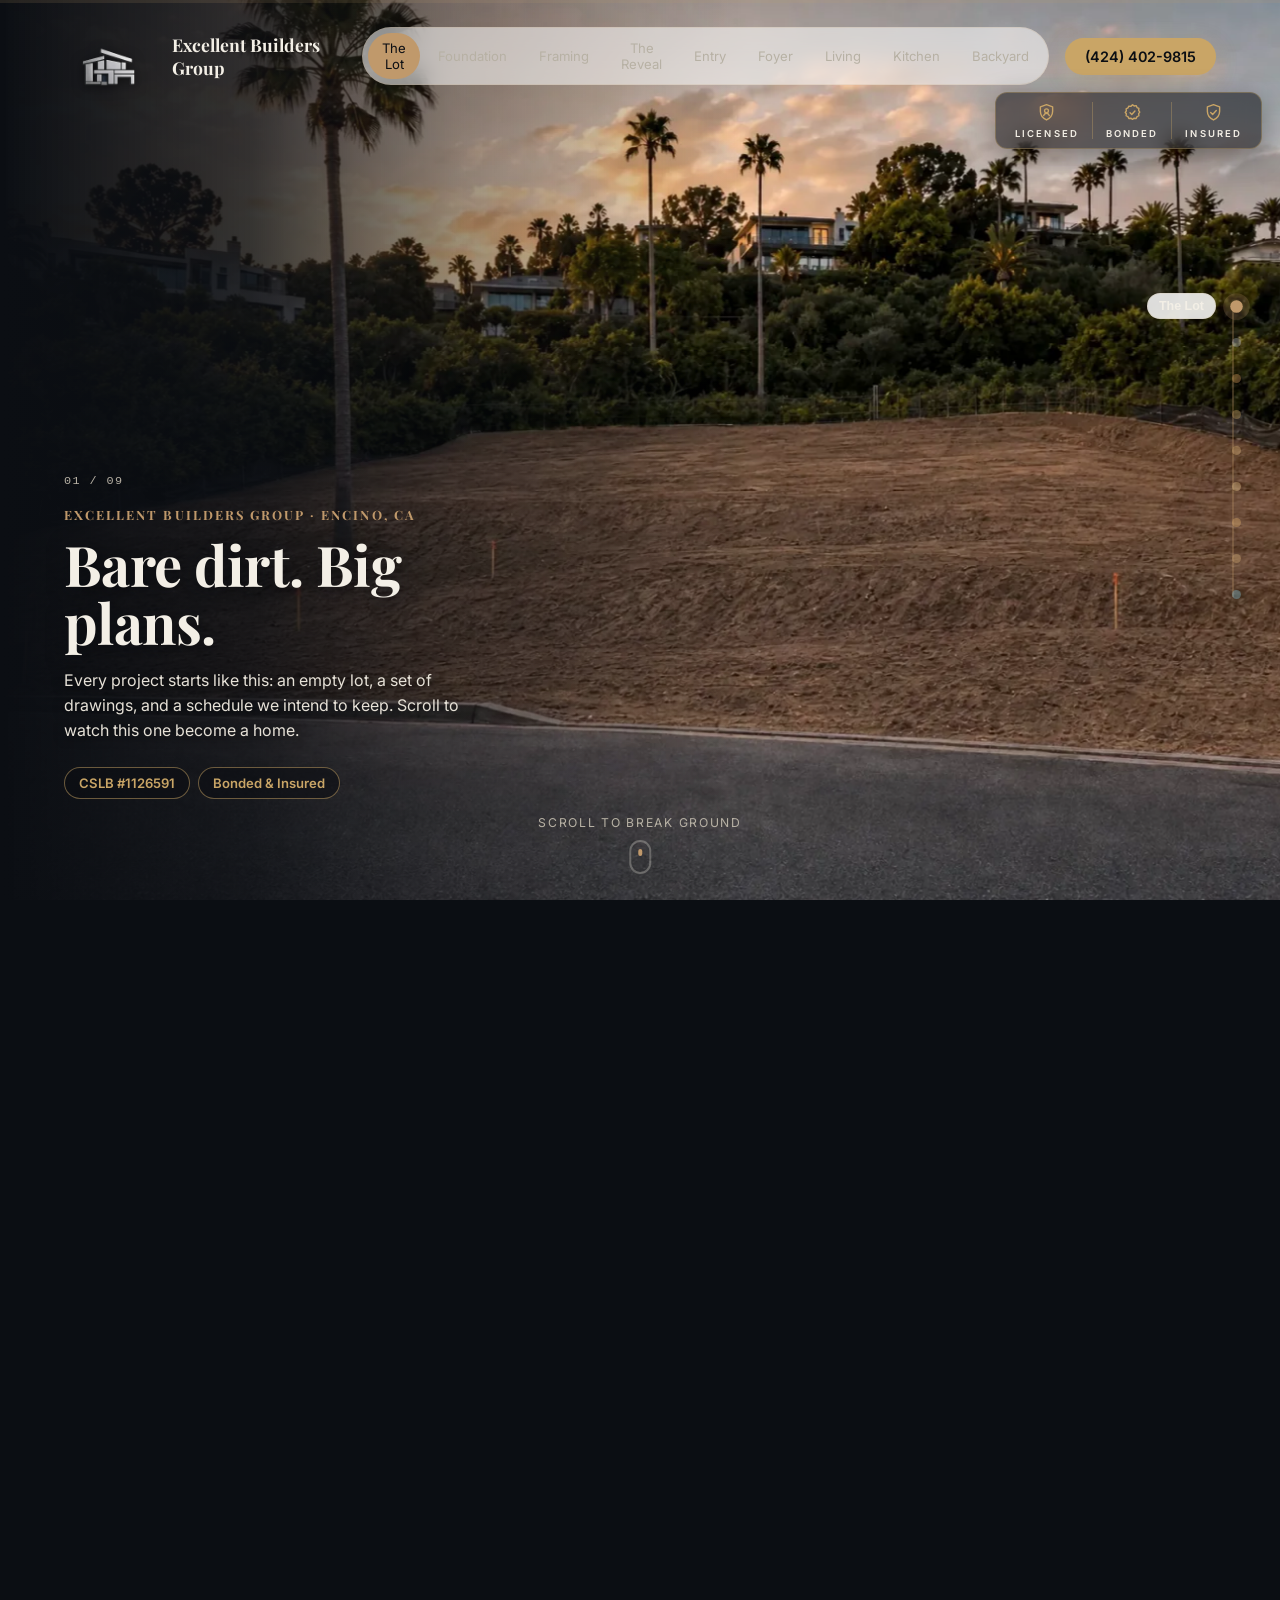
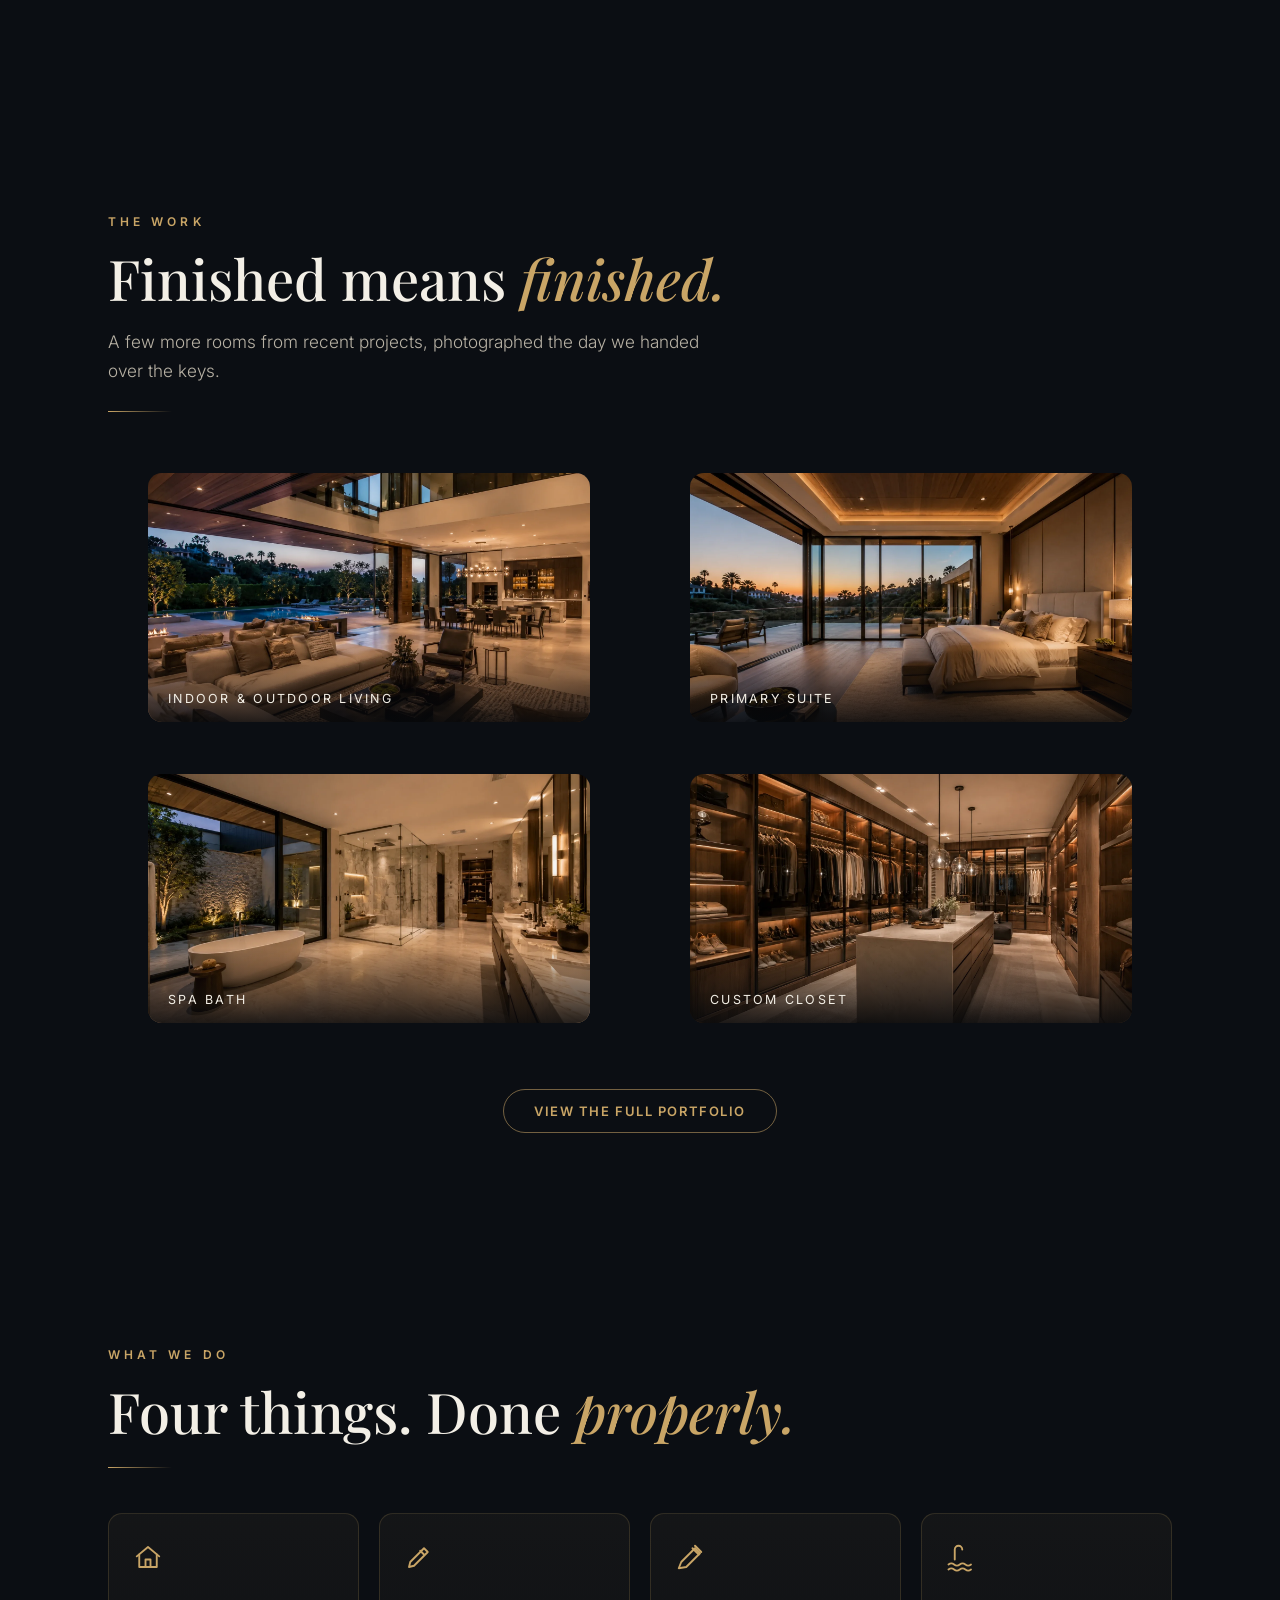
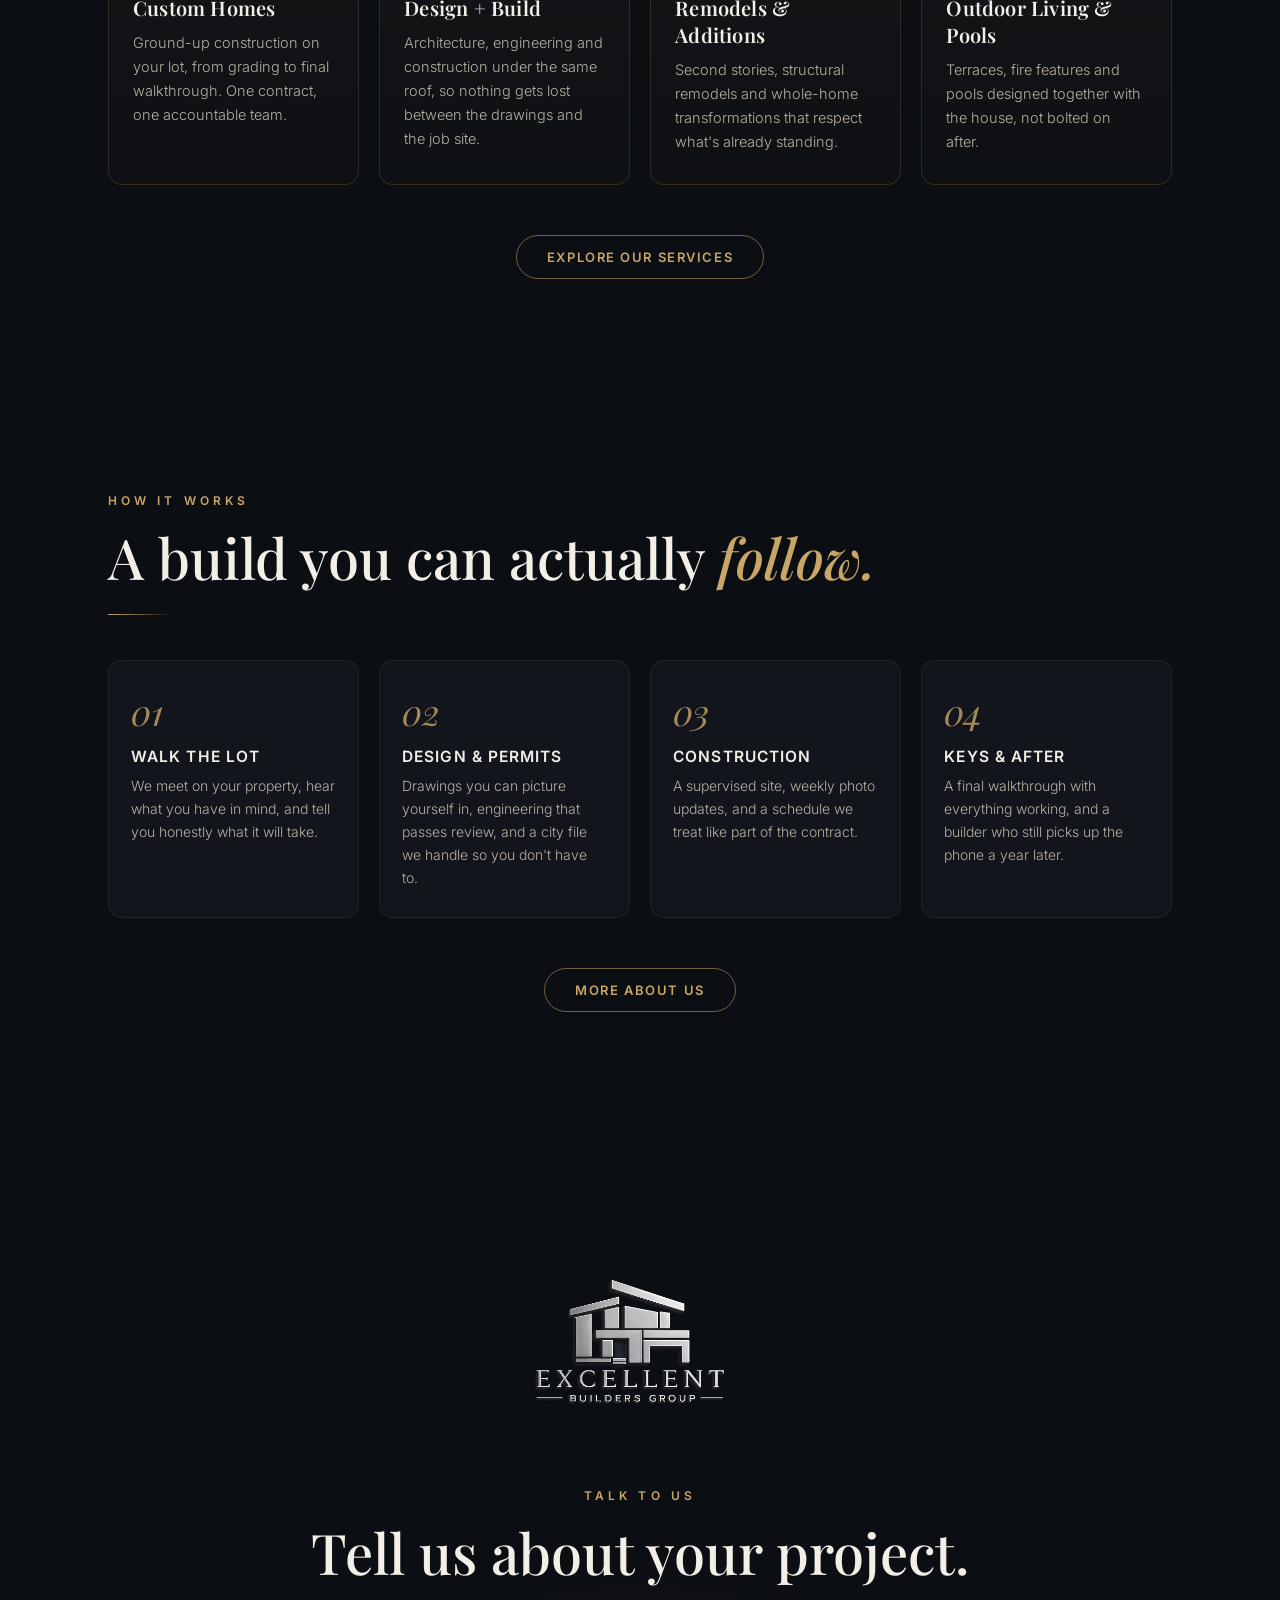
==== index.html @ d0f3f092 "Excellent Builders Group website" ====
<!doctype html>
<html lang="en">
<head>
  <meta charset="utf-8" />
  <meta name="viewport" content="width=device-width, initial-scale=1, viewport-fit=cover" />
  <title>Excellent Builders Group | Custom Home Builder in Encino &amp; Los Angeles</title>
  <meta name="description" content="Excellent Builders Group is a licensed, bonded and insured general contractor (CSLB #1126591) building custom luxury homes across Greater Los Angeles. Call (424) 402-9815." />
  <meta property="og:title" content="Excellent Builders Group | From Bare Dirt to Landmark" />
  <meta property="og:description" content="Watch a luxury home rise from nothing. Custom homes and design-build in Encino & Greater Los Angeles. CSLB #1126591. (424) 402-9815" />
  <meta property="og:image" content="assets/front_sunset.webp" />
  <link rel="icon" type="image/png" href="assets/favicon.png" />
  <link rel="preconnect" href="https://fonts.googleapis.com" />
  <link rel="preconnect" href="https://fonts.gstatic.com" crossorigin />
  <link href="https://fonts.googleapis.com/css2?family=Playfair+Display:ital,wght@0,400;0,500;0,600;0,700;1,400;1,500&family=Inter:wght@300;400;500;600&display=swap" rel="stylesheet" />
  <style>
    :root, .sw-root {
      --sw-bg: #0B0E13;
      --sw-ink: #F3EFE6;
      --sw-ink-soft: #B7B1a4;
      --sw-accent: #C9A566;
      --sw-font-display: 'Playfair Display', Georgia, serif;
      --sw-font-body: 'Inter', system-ui, sans-serif;
      --gold: #C9A566;
      --silver: #C9CDD3;
      --bg: #0B0E13;
      --panel: #12151C;
      --ink: #F3EFE6;
      --ink-soft: #B7B1A4;
    }
    * { box-sizing: border-box; }
    html { scroll-behavior: smooth; }
    body { margin: 0; background: var(--bg); color: var(--ink); font-family: 'Inter', system-ui, sans-serif; }
    ::selection { background: var(--gold); color: #0B0E13; }
    :focus-visible { outline: 2px solid var(--gold); outline-offset: 3px; border-radius: 4px; }

    .sw-brand__logo { height: 60px; width: auto; display: block; filter: drop-shadow(0 2px 6px rgba(0,0,0,.5)); }

    /* engine ships light-theme button colors. Repaint them for our dark theme */
    .sw-topcta { background: var(--gold) !important; color: #0B0E13 !important; box-shadow: 0 6px 22px rgba(201,165,102,.3); transition: filter .2s, transform .2s; }
    .sw-topcta:hover { filter: brightness(1.07); transform: translateY(-1px); }
    .sw-btn--primary { background: var(--gold) !important; color: #0B0E13 !important; }
    .sw-btn--ghost { color: var(--ink) !important; border: 1.5px solid rgba(243,239,230,.45) !important; }
    .sw-nav__item.is-active { color: #0B0E13 !important; }
    .sw-copy__tags li { background: rgba(11,14,19,.55) !important; color: var(--gold) !important; border: 1px solid rgba(201,165,102,.5) !important; backdrop-filter: blur(8px); -webkit-backdrop-filter: blur(8px); }

    /* ===== trust badges (fixed, top-right, under the phone button) ===== */
    .trust {
      position: fixed; top: 92px; right: 18px; z-index: 640;
      display: flex; align-items: stretch;
      background: rgba(11,14,19,.55); backdrop-filter: blur(10px); -webkit-backdrop-filter: blur(10px);
      border: 1px solid rgba(201,165,102,.35); border-radius: 12px;
      padding: 9px 6px; box-shadow: 0 8px 28px rgba(0,0,0,.35);
    }
    .trust span {
      display: flex; flex-direction: column; align-items: center; gap: 5px;
      padding: 0 13px; font-size: 9.5px; font-weight: 600; letter-spacing: .22em;
      color: var(--ink); text-transform: uppercase; white-space: nowrap;
    }
    .trust span + span { border-left: 1px solid rgba(201,165,102,.35); }
    .trust svg { width: 21px; height: 21px; stroke: var(--gold); fill: none; stroke-width: 1.6; stroke-linecap: round; stroke-linejoin: round; }
    @media (max-width: 700px) {
      .trust { top: auto; bottom: 14px; right: 12px; padding: 7px 2px; }
      .trust span { padding: 0 9px; font-size: 8.5px; }
      .trust svg { width: 17px; height: 17px; }
      .sw-hint { display: none !important; }
      .sw-brand__name { font-size: 13px !important; line-height: 1.25 !important; max-width: 150px; }
      .sw-brand__logo { height: 46px !important; }
    }

    /* ============ below-the-film site ============ */
    .site { position: relative; z-index: 5; background: var(--bg); }
    .wrap { max-width: 1160px; margin: 0 auto; padding: 0 clamp(20px, 4vw, 48px); }
    section.block { padding: clamp(76px, 11vh, 132px) 0; }
    .eyebrow { font-weight: 600; font-size: 12px; letter-spacing: .34em; text-transform: uppercase; color: var(--gold); margin: 0 0 18px; }
    h2.h { font-family: 'Playfair Display', serif; font-weight: 500; font-size: clamp(32px, 4.8vw, 56px); line-height: 1.1; margin: 0 0 18px; color: var(--ink); }
    h2.h em { font-style: italic; color: var(--gold); }
    .lead { font-size: clamp(16px, 1.35vw, 18.5px); font-weight: 300; line-height: 1.7; color: var(--ink-soft); max-width: 620px; margin: 0; }
    .rule { width: 64px; height: 1px; background: linear-gradient(90deg, var(--gold), transparent); border: 0; margin: 26px 0 0; }

    .rv { opacity: 0; transform: translateY(26px); transition: opacity .7s cubic-bezier(.22,.61,.36,1), transform .7s cubic-bezier(.22,.61,.36,1); }
    .rv.in { opacity: 1; transform: none; }
    @media (prefers-reduced-motion: reduce) { .rv { opacity: 1; transform: none; transition: none; } }

    /* gallery */
    .grid { display: grid; grid-template-columns: repeat(12, 1fr); gap: clamp(12px, 1.6vw, 22px); margin-top: clamp(36px, 5vh, 56px); }
    .card { position: relative; border-radius: 14px; overflow: hidden; background: var(--panel); grid-column: span 6; }
    .card.w4 { grid-column: span 4; }
    .card.w8 { grid-column: span 8; }
    .card img { display: block; width: 100%; height: auto; aspect-ratio: 16/9; object-fit: cover; transition: transform .8s cubic-bezier(.22,.61,.36,1); }
    .card:hover img, .card:focus-within img { transform: scale(1.045); }
    .btn-ghost { display: inline-block; margin-top: 34px; padding: 13px 30px; border-radius: 999px; border: 1.5px solid rgba(201,165,102,.55); color: var(--gold); font-weight: 600; font-size: 13px; letter-spacing: .12em; text-transform: uppercase; text-decoration: none; transition: background .25s, color .25s, transform .25s; }
    .btn-ghost:hover { background: var(--gold); color: #0B0E13; transform: translateY(-2px); }
    .foot-nav { display: flex; flex-wrap: wrap; gap: 8px 26px; justify-content: center; padding: 0 0 26px; }
    .foot-nav a { color: var(--ink-soft); text-decoration: none; font-size: 13px; letter-spacing: .14em; text-transform: uppercase; transition: color .25s; }
    .foot-nav a:hover { color: var(--gold); }
    .card figcaption { position: absolute; inset: auto 0 0 0; padding: 44px 20px 16px; font-size: 12.5px; letter-spacing: .18em; text-transform: uppercase; color: var(--ink); background: linear-gradient(180deg, transparent, rgba(7,9,12,.85)); }
    @media (max-width: 760px) { .card, .card.w4, .card.w8 { grid-column: span 12; } }

    /* services */
    .svc { display: grid; grid-template-columns: repeat(4, 1fr); gap: clamp(12px, 1.6vw, 22px); margin-top: clamp(36px, 5vh, 56px); }
    @media (max-width: 980px) { .svc { grid-template-columns: repeat(2, 1fr); } }
    @media (max-width: 560px) { .svc { grid-template-columns: 1fr; } }
    .svc article { border: 1px solid rgba(201,165,102,.18); background: linear-gradient(180deg, rgba(201,165,102,.05), rgba(201,165,102,.015)); border-radius: 14px; padding: 28px 24px 30px; transition: border-color .3s, transform .3s; }
    .svc article:hover { border-color: rgba(201,165,102,.5); transform: translateY(-3px); }
    .svc svg { width: 30px; height: 30px; stroke: var(--gold); fill: none; stroke-width: 1.5; stroke-linecap: round; stroke-linejoin: round; }
    .svc h3 { font-family: 'Playfair Display', serif; font-weight: 600; font-size: 20px; margin: 18px 0 10px; letter-spacing: .01em; }
    .svc p { font-size: 14.5px; font-weight: 300; line-height: 1.65; color: var(--ink-soft); margin: 0; }

    /* process */
    .steps { display: grid; grid-template-columns: repeat(4, 1fr); gap: clamp(12px, 1.6vw, 22px); margin-top: clamp(36px, 5vh, 56px); counter-reset: step; padding-left: 0; }
    @media (max-width: 980px) { .steps { grid-template-columns: repeat(2, 1fr); } }
    @media (max-width: 560px) { .steps { grid-template-columns: 1fr; } }
    .steps li { list-style: none; position: relative; padding: 26px 22px 28px; border-radius: 14px; background: var(--panel); border: 1px solid rgba(255,255,255,.06); }
    .steps li::before { counter-increment: step; content: counter(step, decimal-leading-zero); font-family: 'Playfair Display', serif; font-size: 36px; font-style: italic; color: rgba(201,165,102,.8); display: block; margin-bottom: 12px; }
    .steps h3 { font-size: 15.5px; font-weight: 600; letter-spacing: .07em; text-transform: uppercase; margin: 0 0 8px; }
    .steps p { font-size: 14px; font-weight: 300; line-height: 1.65; color: var(--ink-soft); margin: 0; }

    /* contact */
    .contact { text-align: center; background: radial-gradient(60% 90% at 50% 110%, rgba(201,165,102,.15), transparent 70%), var(--bg); }
    .contact .logo-big { width: min(230px, 56vw); height: auto; margin: 0 auto 26px; display: block; }
    .phone { font-family: 'Playfair Display', serif; font-size: clamp(32px, 5.2vw, 60px); color: var(--ink); text-decoration: none; letter-spacing: .02em; border-bottom: 1px solid rgba(201,165,102,.5); transition: color .3s, border-color .3s; }
    .phone:hover { color: var(--gold); border-color: var(--gold); }
    .lic { margin-top: 22px; font-size: 12px; font-weight: 500; letter-spacing: .24em; text-transform: uppercase; color: var(--ink-soft); }
    .lic b { color: var(--gold); font-weight: 600; }
    .btn { display: inline-block; margin-top: 30px; padding: 16px 40px; min-height: 44px; border-radius: 999px; background: var(--gold); color: #0B0E13; font-weight: 600; font-size: 14px; letter-spacing: .14em; text-transform: uppercase; text-decoration: none; transition: transform .25s, box-shadow .25s; cursor: pointer; }
    .btn:hover { transform: translateY(-2px); box-shadow: 0 12px 34px rgba(201,165,102,.35); }
    footer { padding: 44px 0 58px; border-top: 1px solid rgba(255,255,255,.07); }
    .foot { display: flex; flex-wrap: wrap; gap: 18px; justify-content: space-between; align-items: center; font-size: 12.5px; font-weight: 300; color: #8d8778; }
    .foot .brandline { display: flex; align-items: center; gap: 12px; }
    .foot .brandline img { height: 52px; width: auto; filter: brightness(1.5); }
    .foot .brandline b { font-family: 'Playfair Display', serif; font-weight: 600; font-size: 15px; letter-spacing: .1em; color: var(--ink); text-transform: uppercase; }
    .foot .cols { display: flex; flex-wrap: wrap; gap: 6px 18px; align-items: center; }
    .foot a { color: var(--gold); text-decoration: none; }
  </style>
</head>
<body>
  <div id="top"></div>
  <div id="world"></div>

  <!-- Licensed · Bonded · Insured -->
  <div class="trust" aria-label="Licensed, bonded and insured. CSLB #1126591">
    <span>
      <svg viewBox="0 0 24 24" aria-hidden="true"><path d="M12 3 5 5.5v5c0 4.6 3 8 7 10 4-2 7-5.4 7-10v-5L12 3z"/><circle cx="12" cy="10" r="2.2"/><path d="M8.8 15.5c.6-1.8 1.8-2.7 3.2-2.7s2.6.9 3.2 2.7"/></svg>
      Licensed
    </span>
    <span>
      <svg viewBox="0 0 24 24" aria-hidden="true"><path d="M12 3.2l1.9 1.3 2.3-.3 1 2.1 2.1 1-.3 2.3 1.3 1.9-1.3 1.9.3 2.3-2.1 1-1 2.1-2.3-.3-1.9 1.3-1.9-1.3-2.3.3-1-2.1-2.1-1 .3-2.3L3.7 12l1.3-1.9-.3-2.3 2.1-1 1-2.1 2.3.3L12 3.2z"/><path d="M9.2 12.2l2 2 3.6-3.9"/></svg>
      Bonded
    </span>
    <span>
      <svg viewBox="0 0 24 24" aria-hidden="true"><path d="M12 3 5 5.5v5c0 4.6 3 8 7 10 4-2 7-5.4 7-10v-5L12 3z"/><path d="M8.8 12.1l2.2 2.2 4.2-4.5"/></svg>
      Insured
    </span>
  </div>

  <main class="site">
    <!-- PORTFOLIO -->
    <section class="block" id="work">
      <div class="wrap">
        <p class="eyebrow rv">The Work</p>
        <h2 class="h rv">Finished means <em>finished.</em></h2>
        <p class="lead rv">A few more rooms from recent projects, photographed the day we handed over the keys.</p>
        <hr class="rule rv" />
        <div class="grid">
          <figure class="card rv"><img src="assets/living_open.webp" alt="Open-plan living room with glass walls sliding open to the pool terrace at dusk" loading="lazy" /><figcaption>Indoor & Outdoor Living</figcaption></figure>
          <figure class="card rv"><img src="assets/bedroom.webp" alt="Primary bedroom with corner glass walls facing the sunset" loading="lazy" /><figcaption>Primary Suite</figcaption></figure>
          <figure class="card rv"><img src="assets/bath.webp" alt="Marble spa bathroom with freestanding tub and glass shower opening to a private garden" loading="lazy" /><figcaption>Spa Bath</figcaption></figure>
          <figure class="card rv"><img src="assets/closet.webp" alt="Boutique-style walk-in closet with glass wardrobes and marble island" loading="lazy" /><figcaption>Custom Closet</figcaption></figure>
        </div>
        <p class="rv" style="text-align:center;"><a class="btn-ghost" href="portfolio.html">View the Full Portfolio</a></p>
      </div>
    </section>

    <!-- SERVICES -->
    <section class="block" id="services">
      <div class="wrap">
        <p class="eyebrow rv">What We Do</p>
        <h2 class="h rv">Four things. Done <em>properly.</em></h2>
        <hr class="rule rv" />
        <div class="svc">
          <article class="rv">
            <svg viewBox="0 0 24 24" aria-hidden="true"><path d="M3 11.5 12 4l9 7.5"/><path d="M5 10v10h14V10"/><path d="M10 20v-6h4v6"/></svg>
            <h3>Custom Homes</h3>
            <p>Ground-up construction on your lot, from grading to final walkthrough. One contract, one accountable team.</p>
          </article>
          <article class="rv">
            <svg viewBox="0 0 24 24" aria-hidden="true"><path d="M4 20l4-1 11-11-3-3L5 16l-1 4z"/><path d="M13 7l3 3"/></svg>
            <h3>Design + Build</h3>
            <p>Architecture, engineering and construction under the same roof, so nothing gets lost between the drawings and the job site.</p>
          </article>
          <article class="rv">
            <svg viewBox="0 0 24 24" aria-hidden="true"><path d="M14 5l5 5"/><path d="M3 21l6-1 11-11-4-4L5 16l-2 5z"/><path d="M16 3l5 5"/></svg>
            <h3>Remodels &amp; Additions</h3>
            <p>Second stories, structural remodels and whole-home transformations that respect what's already standing.</p>
          </article>
          <article class="rv">
            <svg viewBox="0 0 24 24" aria-hidden="true"><path d="M2 18c1.5-1.2 3-1.2 4.5 0s3 1.2 4.5 0 3-1.2 4.5 0 3 1.2 4.5 0"/><path d="M2 22c1.5-1.2 3-1.2 4.5 0s3 1.2 4.5 0 3-1.2 4.5 0 3 1.2 4.5 0"/><path d="M7 14V6a3 3 0 0 1 6 0"/></svg>
            <h3>Outdoor Living &amp; Pools</h3>
            <p>Terraces, fire features and pools designed together with the house, not bolted on after.</p>
          </article>
        </div>
        <p class="rv" style="text-align:center;"><a class="btn-ghost" href="services.html">Explore Our Services</a></p>
      </div>
    </section>

    <!-- PROCESS -->
    <section class="block" id="process">
      <div class="wrap">
        <p class="eyebrow rv">How It Works</p>
        <h2 class="h rv">A build you can actually <em>follow.</em></h2>
        <hr class="rule rv" />
        <ol class="steps">
          <li class="rv"><h3>Walk the Lot</h3><p>We meet on your property, hear what you have in mind, and tell you honestly what it will take.</p></li>
          <li class="rv"><h3>Design &amp; Permits</h3><p>Drawings you can picture yourself in, engineering that passes review, and a city file we handle so you don't have to.</p></li>
          <li class="rv"><h3>Construction</h3><p>A supervised site, weekly photo updates, and a schedule we treat like part of the contract.</p></li>
          <li class="rv"><h3>Keys &amp; After</h3><p>A final walkthrough with everything working, and a builder who still picks up the phone a year later.</p></li>
        </ol>
        <p class="rv" style="text-align:center;"><a class="btn-ghost" href="about.html">More About Us</a></p>
      </div>
    </section>

    <!-- CONTACT -->
    <section class="block contact" id="contact">
      <div class="wrap">
        <img class="logo-big rv" src="assets/logo.webp" alt="Excellent Builders Group" />
        <p class="eyebrow rv">Talk To Us</p>
        <h2 class="h rv">Tell us about your project.</h2>
        <p class="lead rv" style="margin: 0 auto;">Based in Encino, building across Greater Los Angeles. Call and you'll reach someone who can answer real questions.</p>
        <p class="rv" style="margin-top: 38px;"><a class="phone" href="tel:+14244029815">(424) 402-9815</a></p>
        <p class="lic rv">CSLB License <b>#1126591</b> &nbsp;·&nbsp; Bonded &amp; Insured</p>
        <p class="rv"><a class="btn" href="tel:+14244029815">Call Now</a></p>
      </div>
    </section>

    <footer>
      <nav class="foot-nav" aria-label="Site">
        <a href="index.html">Home</a>
        <a href="portfolio.html">Portfolio</a>
        <a href="services.html">Services</a>
        <a href="about.html">About</a>
        <a href="contact.html">Contact</a>
      </nav>
      <div class="wrap foot">
        <span class="brandline"><img src="assets/mark.webp" alt="" /><b>Excellent Builders Group</b></span>
        <span class="cols">
          <span>Encino, California</span>
          <span>·</span>
          <span>CSLB #1126591 · Licensed, Bonded &amp; Insured</span>
          <span>·</span>
          <a href="tel:+14244029815">(424) 402-9815</a>
        </span>
      </div>
    </footer>
  </main>

  <script src="scrub-engine.js"></script>
  <script>
    mountScrollWorld(document.getElementById('world'), {
      brand: { name: 'Excellent Builders Group', href: '#top', logo: 'assets/mark.webp' },
      cta: { label: '(424) 402-9815', href: 'tel:+14244029815' },
      hint: 'scroll to break ground',
      diveScroll: 1.35,
      crossfade: 0.09,
      sections: [
        {
          id: 'lot', label: 'The Lot',
          still: 'assets/poster1.webp', stillMobile: 'assets/poster1-m.webp',
          clip: 'assets/vid/leg1.mp4', clipMobile: 'assets/vid/leg1-m.mp4',
          accent: '#C0996B', scroll: 1.2,
          eyebrow: 'Excellent Builders Group · Encino, CA',
          title: 'Bare dirt. Big plans.',
          body: 'Every project starts like this: an empty lot, a set of drawings, and a schedule we intend to keep. Scroll to watch this one become a home.',
          tags: ['CSLB #1126591', 'Bonded & Insured'],
        },
        {
          id: 'foundation', label: 'Foundation',
          still: 'assets/poster2.webp', stillMobile: 'assets/poster2-m.webp',
          clip: 'assets/vid/leg2.mp4', clipMobile: 'assets/vid/leg2-m.mp4',
          accent: '#A8ADB3', scroll: 1.45,
          eyebrow: 'Phase 01 · Foundation',
          title: 'Get the bones right.',
          body: "Engineered footings, inspected steel, concrete poured on schedule. Nobody sees this work once the house is up. It's still the part we're pickiest about.",
          tags: [],
        },
        {
          id: 'framing', label: 'Framing',
          still: 'assets/poster3.webp', stillMobile: 'assets/poster3-m.webp',
          clip: 'assets/vid/leg3.mp4', clipMobile: 'assets/vid/leg3-m.mp4',
          accent: '#CE945A', scroll: 1.45,
          eyebrow: 'Phase 02 · Structure',
          title: 'The house takes shape.',
          body: 'Straight walls, square corners, lumber checked twice before it goes up. Framing is where good houses are won or lost.',
          tags: [],
        },
        {
          id: 'reveal', label: 'The Reveal',
          still: 'assets/poster4.webp', stillMobile: 'assets/poster4-m.webp',
          clip: 'assets/vid/leg4.mp4', clipMobile: 'assets/vid/leg4-m.mp4',
          accent: '#C9A566', scroll: 1.85, linger: 0.35,
          eyebrow: 'Phase 03 · The Reveal',
          title: 'From survey stakes to this.',
          body: 'Stone, glass and warm wood where bare dirt used to be. This is what on-time looks like from the street.',
          tags: ['Stone & glass', 'Custom millwork'],
        },
        {
          id: 'entry', label: 'Entry',
          still: 'assets/poster5.webp', stillMobile: 'assets/poster5-m.webp',
          clip: 'assets/vid/leg5.mp4', clipMobile: 'assets/vid/leg5-m.mp4',
          accent: '#D8B27A', scroll: 1.3,
          eyebrow: 'Step Inside',
          title: 'First impressions do the talking.',
          body: 'Floating steps over still water, and a ten-foot pivot door that swings like it weighs nothing.',
          tags: [],
        },
        {
          id: 'foyer', label: 'Foyer',
          still: 'assets/poster6.webp', stillMobile: 'assets/poster6-m.webp',
          clip: 'assets/vid/leg6.mp4', clipMobile: 'assets/vid/leg6-m.mp4',
          accent: '#E0C08A', scroll: 1.3,
          eyebrow: 'The Foyer',
          title: 'Look up.',
          body: 'A double-height entry, hand-blown glass overhead, and a staircase that appears to float. This room sets the tone for everything after it.',
          tags: [],
        },
        {
          id: 'living', label: 'Living',
          still: 'assets/poster7.webp', stillMobile: 'assets/poster7-m.webp',
          clip: 'assets/vid/leg7.mp4', clipMobile: 'assets/vid/leg7-m.mp4',
          accent: '#D9A96A', scroll: 1.45, linger: 0.3,
          eyebrow: 'The Great Room',
          title: 'Grand, never cold.',
          body: 'Twenty-foot ceilings and glass walls that slide away until inside and outside are the same room. Built for parties of forty, and for slow Tuesdays on the couch.',
          tags: [],
        },
        {
          id: 'kitchen', label: 'Kitchen',
          still: 'assets/poster8.webp', stillMobile: 'assets/poster8-m.webp',
          clip: 'assets/vid/leg8.mp4', clipMobile: 'assets/vid/leg8-m.mp4',
          accent: '#CDA671', scroll: 1.45, linger: 0.3,
          eyebrow: 'The Kitchen',
          title: 'Millimeter work.',
          body: 'Book-matched marble, walnut cabinetry, lighting tuned like a gallery. Kitchens are where we sweat the smallest numbers.',
          tags: [],
        },
        {
          id: 'finale', label: 'Backyard',
          still: 'assets/poster9.webp', stillMobile: 'assets/poster9-m.webp',
          clip: 'assets/vid/leg9.mp4', clipMobile: 'assets/vid/leg9-m.mp4',
          accent: '#7FB6C9', scroll: 1.9, linger: 0.4,
          eyebrow: 'Excellent Builders Group',
          title: 'Your lot could be next.',
          body: "Call and tell us what you're planning. You'll be talking to a builder, not a sales script.",
          tags: [],
          cta: {
            primary: { label: 'Call (424) 402-9815', href: 'tel:+14244029815' },
            secondary: { label: 'See more of our work', href: 'portfolio.html' },
          },
        },
      ],
      connectors: [],
    });

    const io = new IntersectionObserver((es) => {
      es.forEach(e => { if (e.isIntersecting) { e.target.classList.add('in'); io.unobserve(e.target); } });
    }, { threshold: 0.15 });
    document.querySelectorAll('.rv').forEach(el => io.observe(el));
  </script>
</body>
</html>
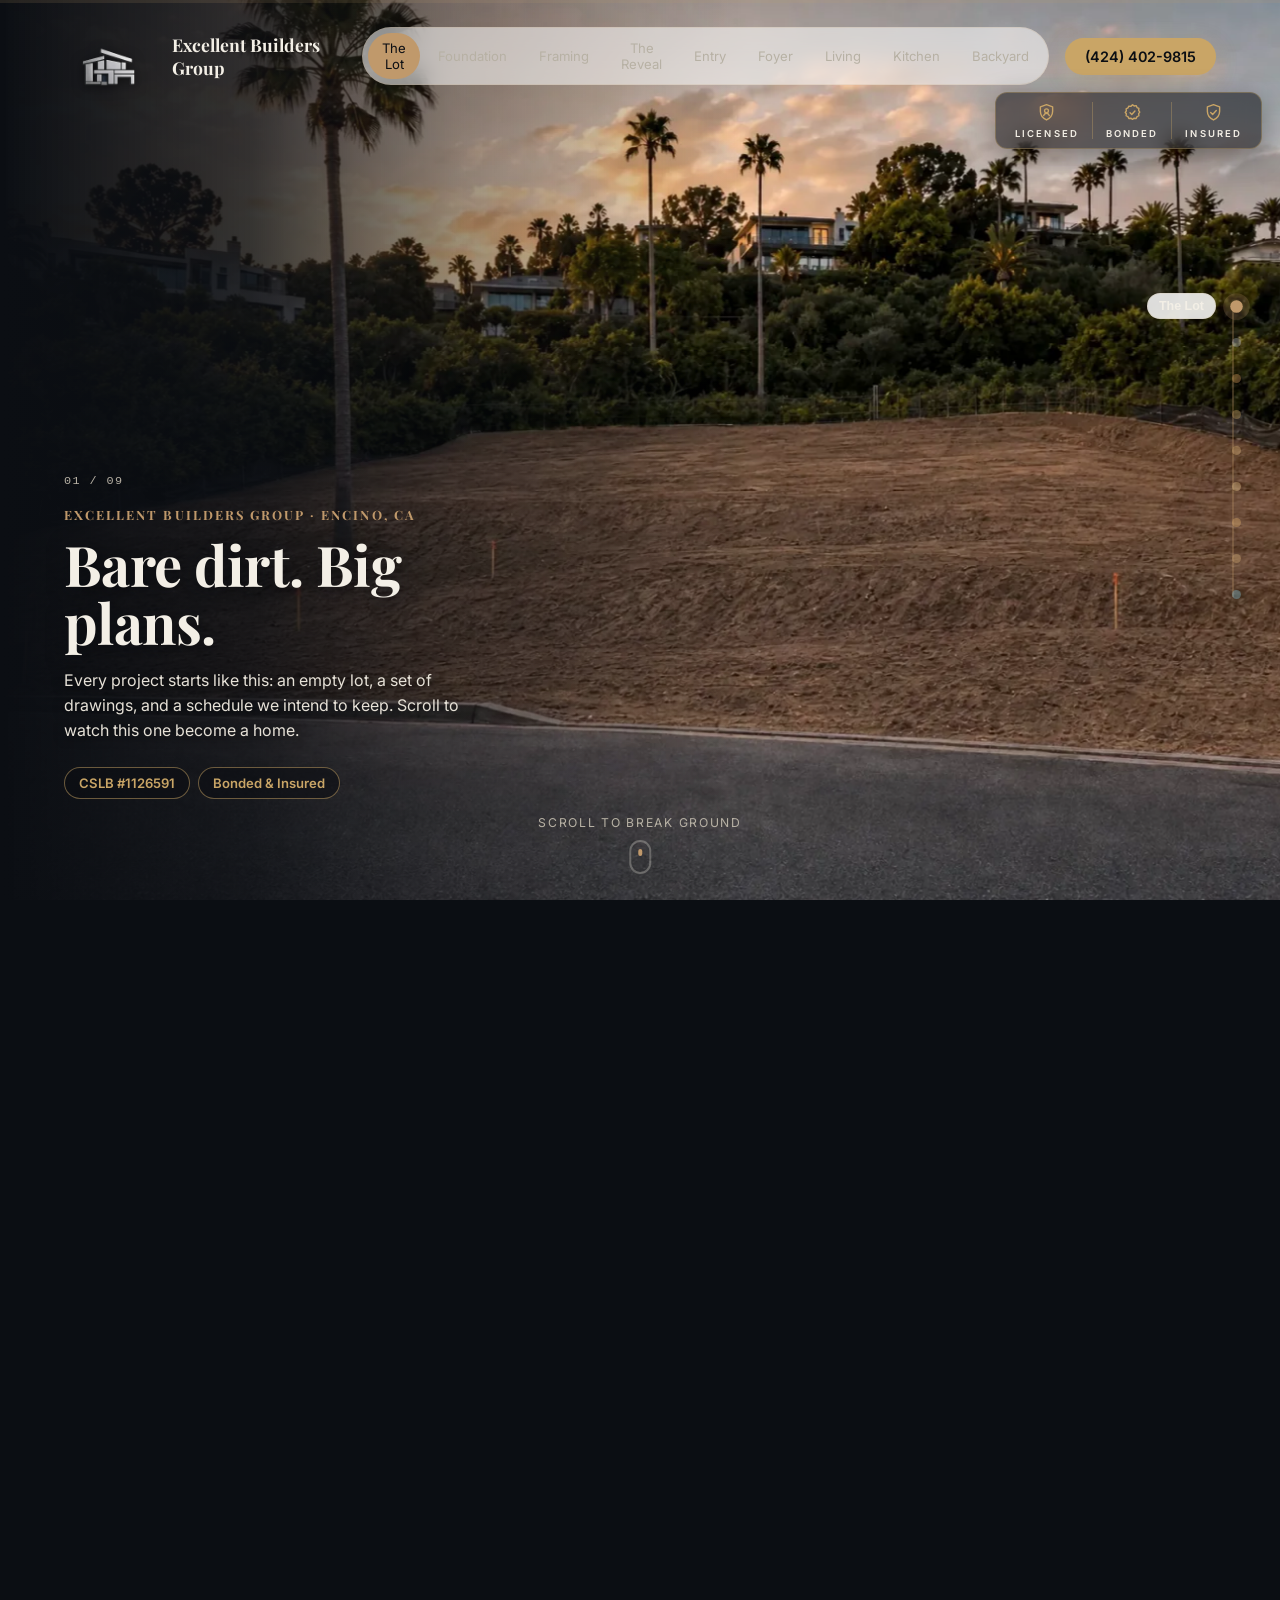
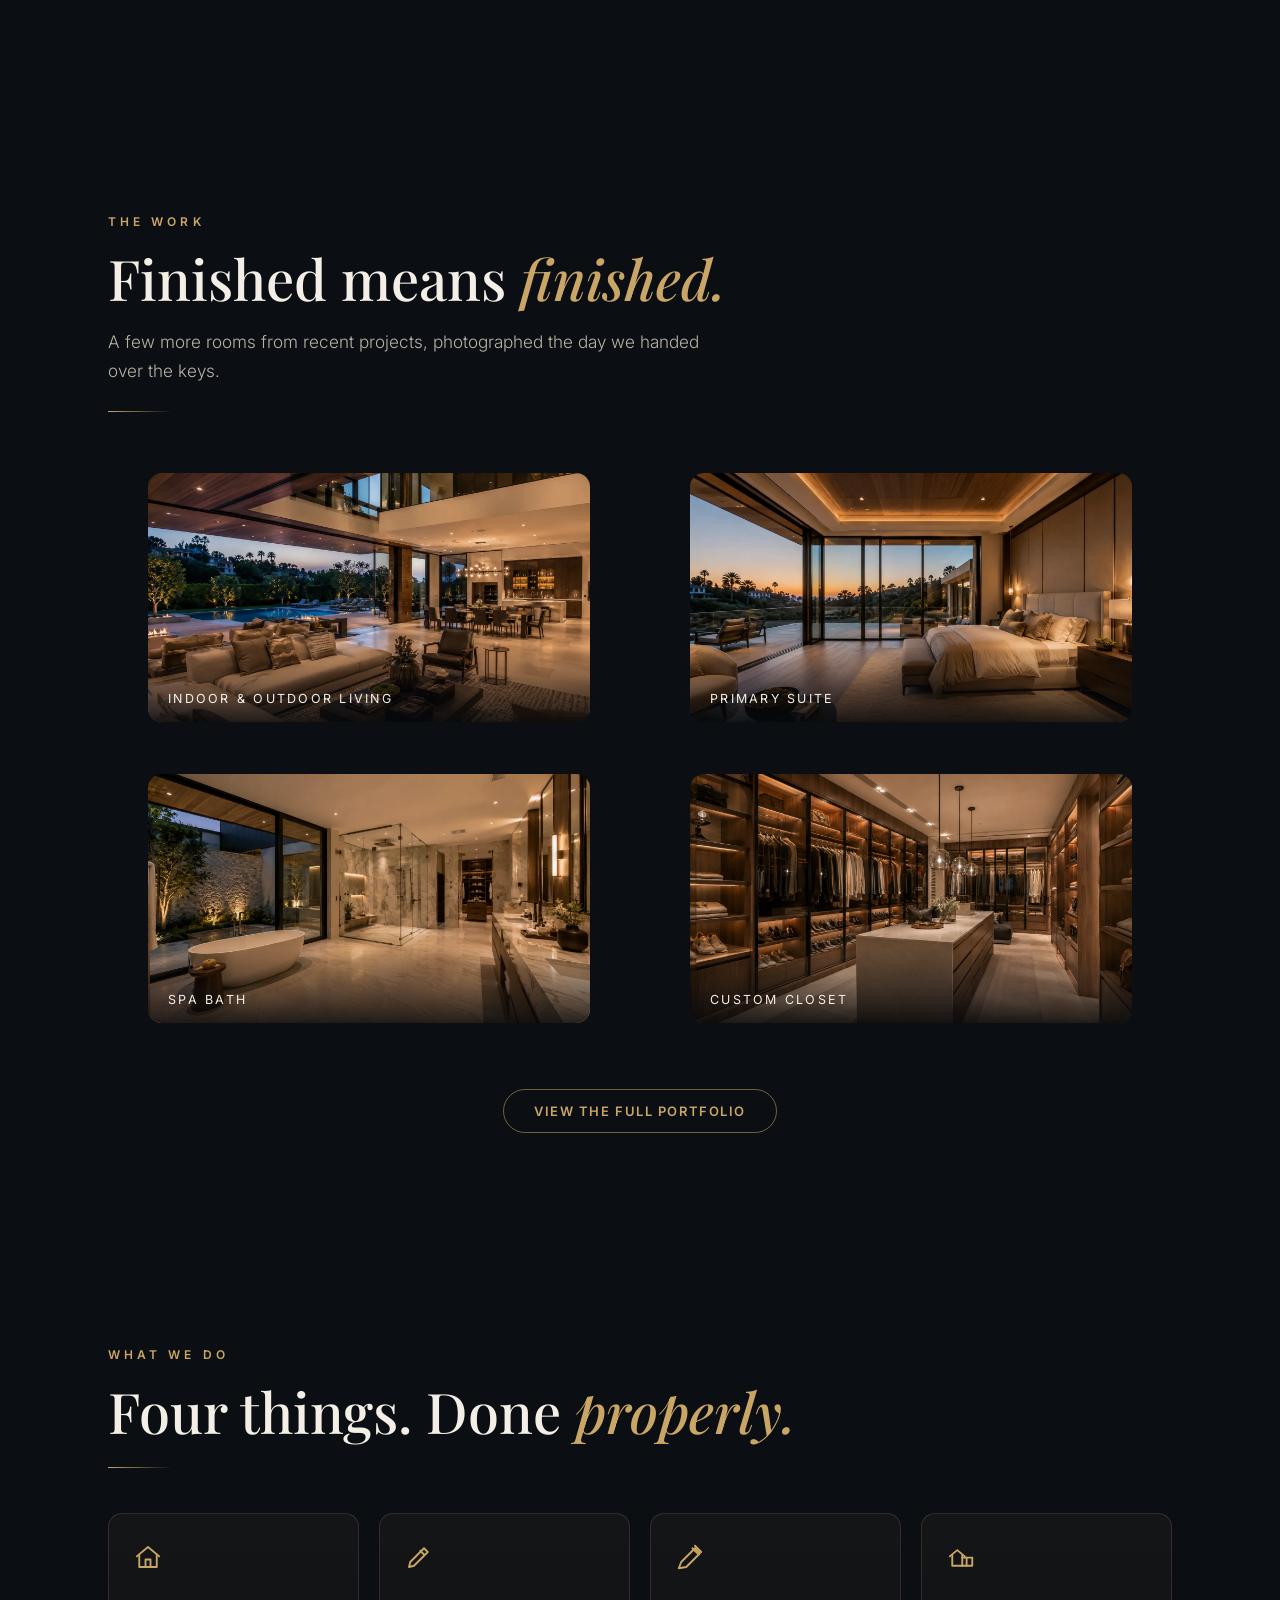
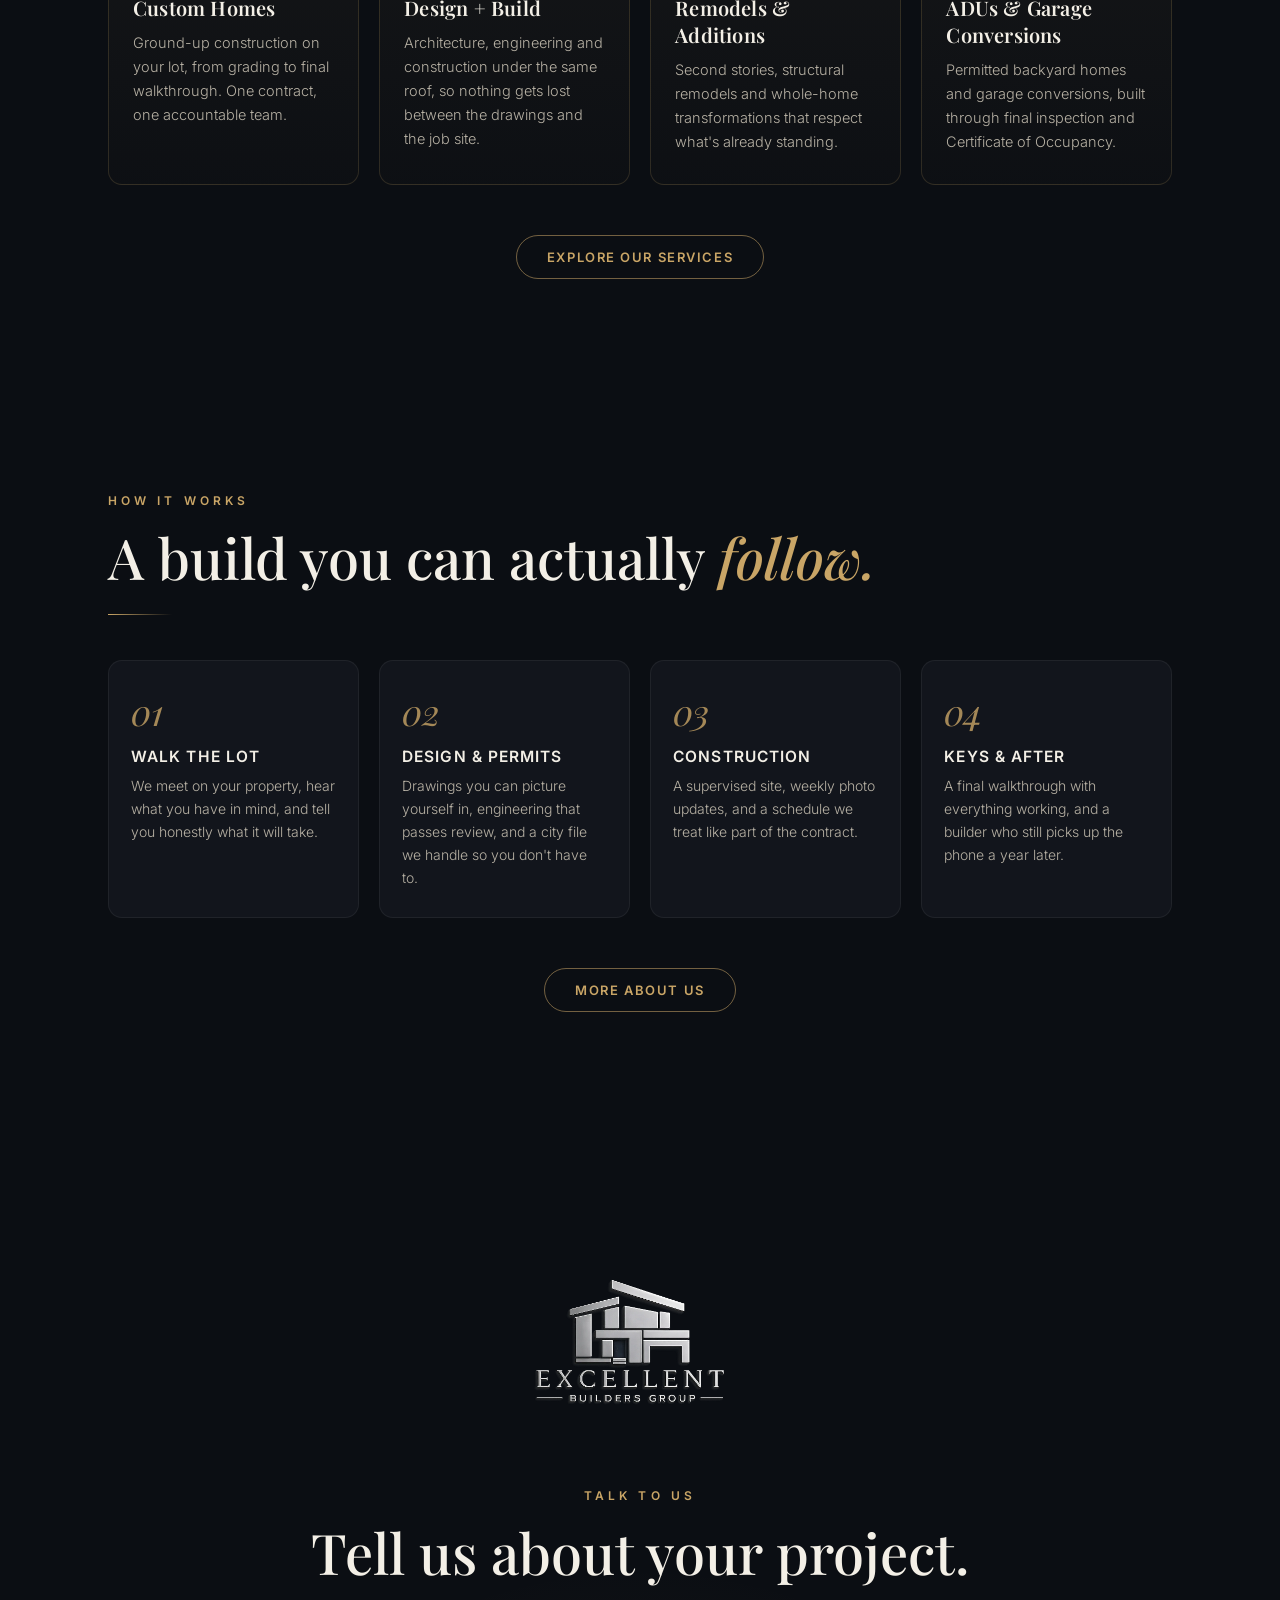
==== commit 02151089: "Update site content (email, ADU, financing, warranty)" ====
--- a/index.html
+++ b/index.html
@@ -4,7 +4,7 @@
   <meta charset="utf-8" />
   <meta name="viewport" content="width=device-width, initial-scale=1, viewport-fit=cover" />
   <title>Excellent Builders Group | Custom Home Builder in Encino &amp; Los Angeles</title>
-  <meta name="description" content="Excellent Builders Group is a licensed, bonded and insured general contractor (CSLB #1126591) building custom luxury homes across Greater Los Angeles. Call (424) 402-9815." />
+  <meta name="description" content="Excellent Builders Group is a licensed, bonded and insured general contractor (CSLB #1126591) building custom homes, ADUs, remodels and additions across Greater Los Angeles. Call (424) 402-9815." />
   <meta property="og:title" content="Excellent Builders Group | From Bare Dirt to Landmark" />
   <meta property="og:description" content="Watch a luxury home rise from nothing. Custom homes and design-build in Encino & Greater Los Angeles. CSLB #1126591. (424) 402-9815" />
   <meta property="og:image" content="assets/front_sunset.webp" />
@@ -194,9 +194,9 @@
             <p>Second stories, structural remodels and whole-home transformations that respect what's already standing.</p>
           </article>
           <article class="rv">
-            <svg viewBox="0 0 24 24" aria-hidden="true"><path d="M2 18c1.5-1.2 3-1.2 4.5 0s3 1.2 4.5 0 3-1.2 4.5 0 3 1.2 4.5 0"/><path d="M2 22c1.5-1.2 3-1.2 4.5 0s3 1.2 4.5 0 3-1.2 4.5 0 3 1.2 4.5 0"/><path d="M7 14V6a3 3 0 0 1 6 0"/></svg>
-            <h3>Outdoor Living &amp; Pools</h3>
-            <p>Terraces, fire features and pools designed together with the house, not bolted on after.</p>
+            <svg viewBox="0 0 24 24" aria-hidden="true"><path d="M3 11.5 9 6.5l6 5"/><path d="M5 10.3V19h8v-8.7"/><path d="M13 19h8v-6.5"/><path d="M13 12.5h8"/><path d="M16.5 12.5V19"/></svg>
+            <h3>ADUs &amp; Garage Conversions</h3>
+            <p>Permitted backyard homes and garage conversions, built through final inspection and Certificate of Occupancy.</p>
           </article>
         </div>
         <p class="rv" style="text-align:center;"><a class="btn-ghost" href="services.html">Explore Our Services</a></p>
@@ -228,6 +228,7 @@
         <p class="lead rv" style="margin: 0 auto;">Based in Encino, building across Greater Los Angeles. Call and you'll reach someone who can answer real questions.</p>
         <p class="rv" style="margin-top: 38px;"><a class="phone" href="tel:+14244029815">(424) 402-9815</a></p>
         <p class="lic rv">CSLB License <b>#1126591</b> &nbsp;·&nbsp; Bonded &amp; Insured</p>
+        <p class="rv" style="margin-top: 14px;"><a href="mailto:info@ExcBuilders.com" style="color: var(--gold); text-decoration: none; border-bottom: 1px solid rgba(201,165,102,.5); font-size: 17px; letter-spacing: .04em;">info@ExcBuilders.com</a></p>
         <p class="rv"><a class="btn" href="tel:+14244029815">Call Now</a></p>
       </div>
     </section>
@@ -248,6 +249,8 @@
           <span>CSLB #1126591 · Licensed, Bonded &amp; Insured</span>
           <span>·</span>
           <a href="tel:+14244029815">(424) 402-9815</a>
+          <span>·</span>
+          <a href="mailto:info@ExcBuilders.com">info@ExcBuilders.com</a>
         </span>
       </div>
     </footer>
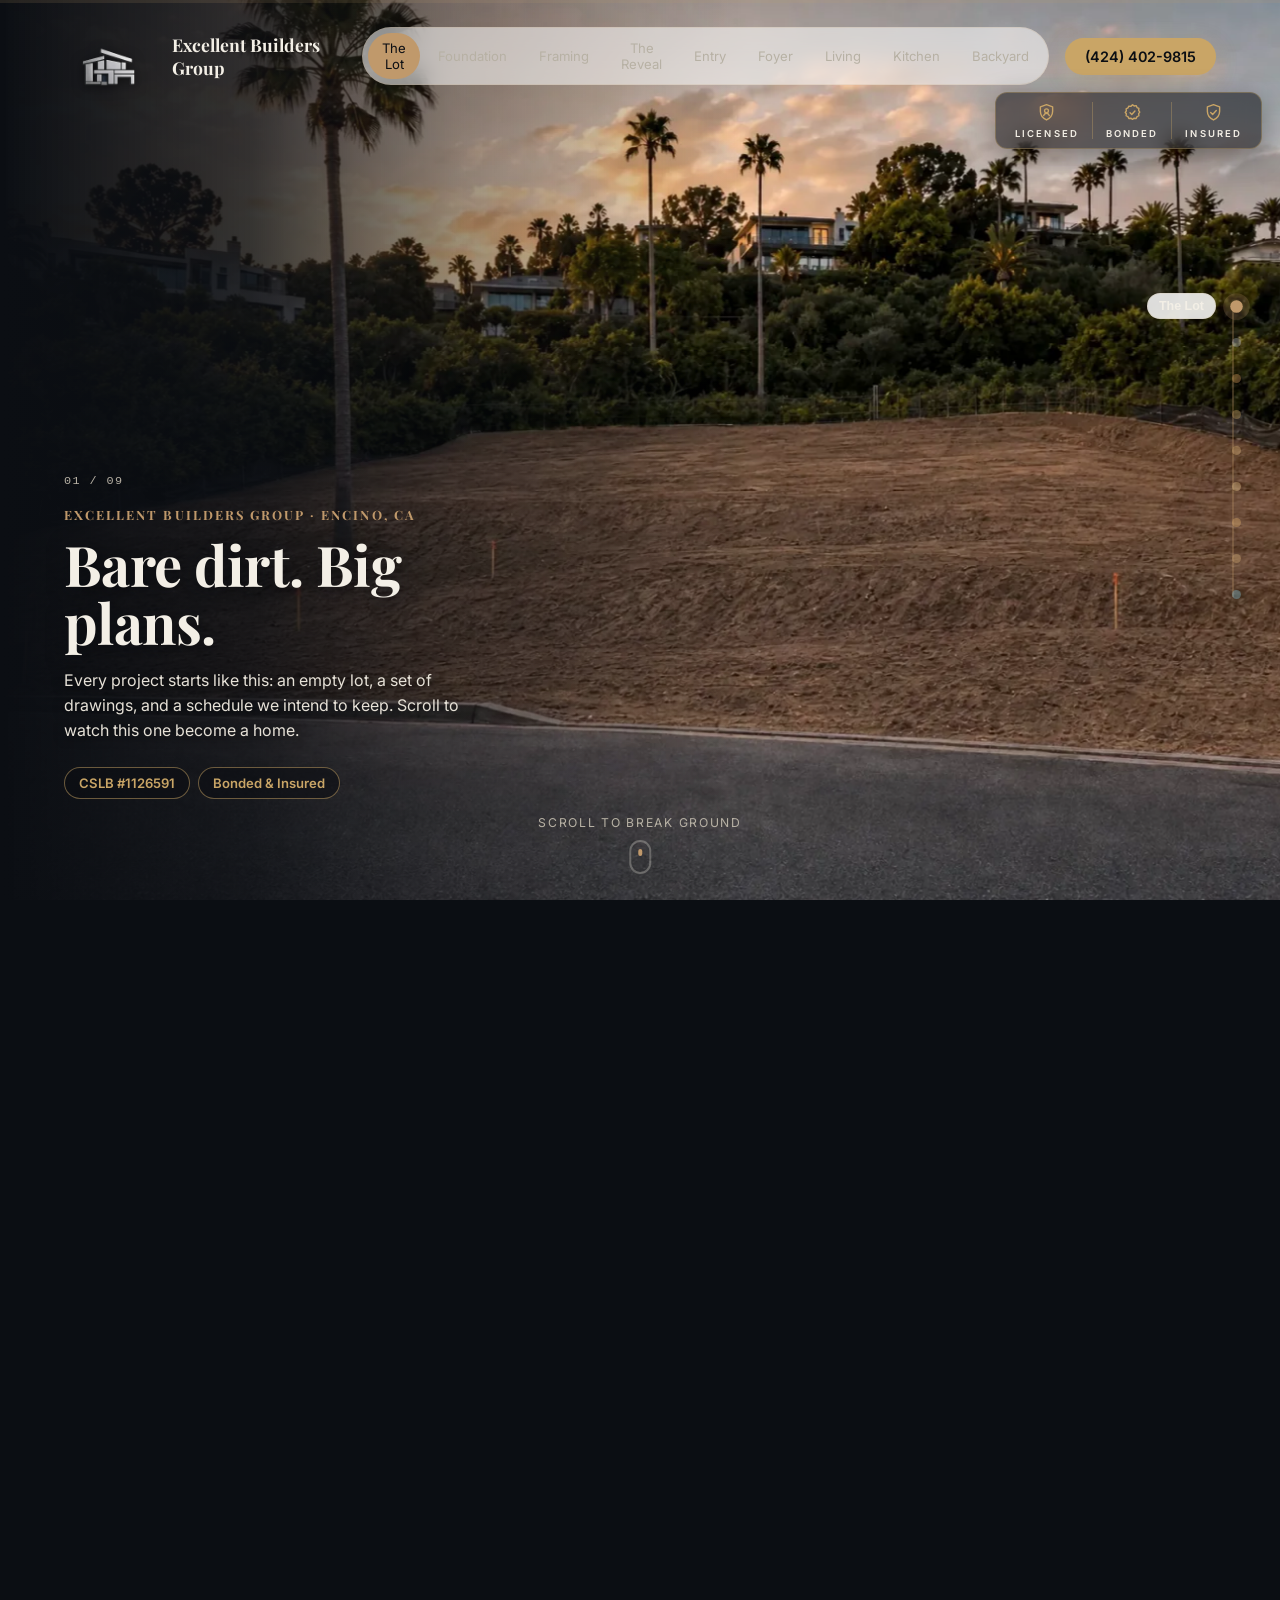
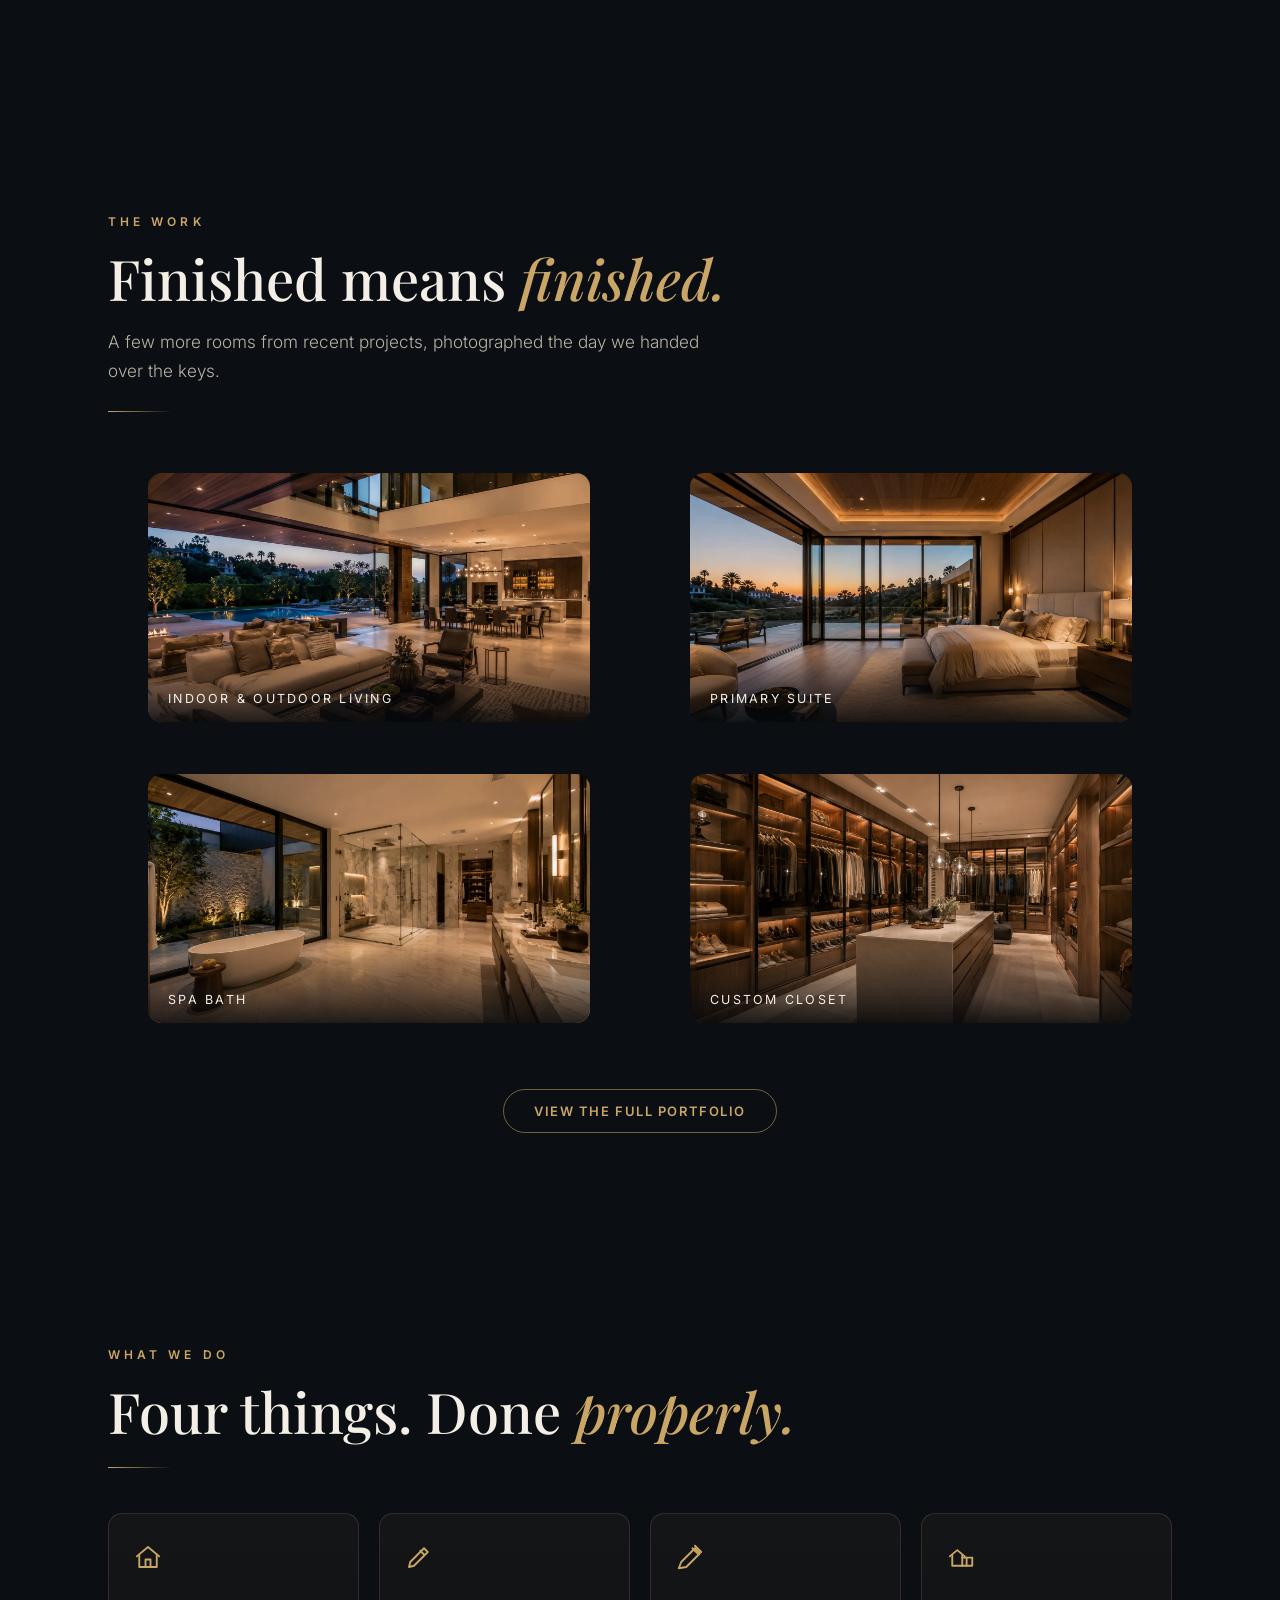
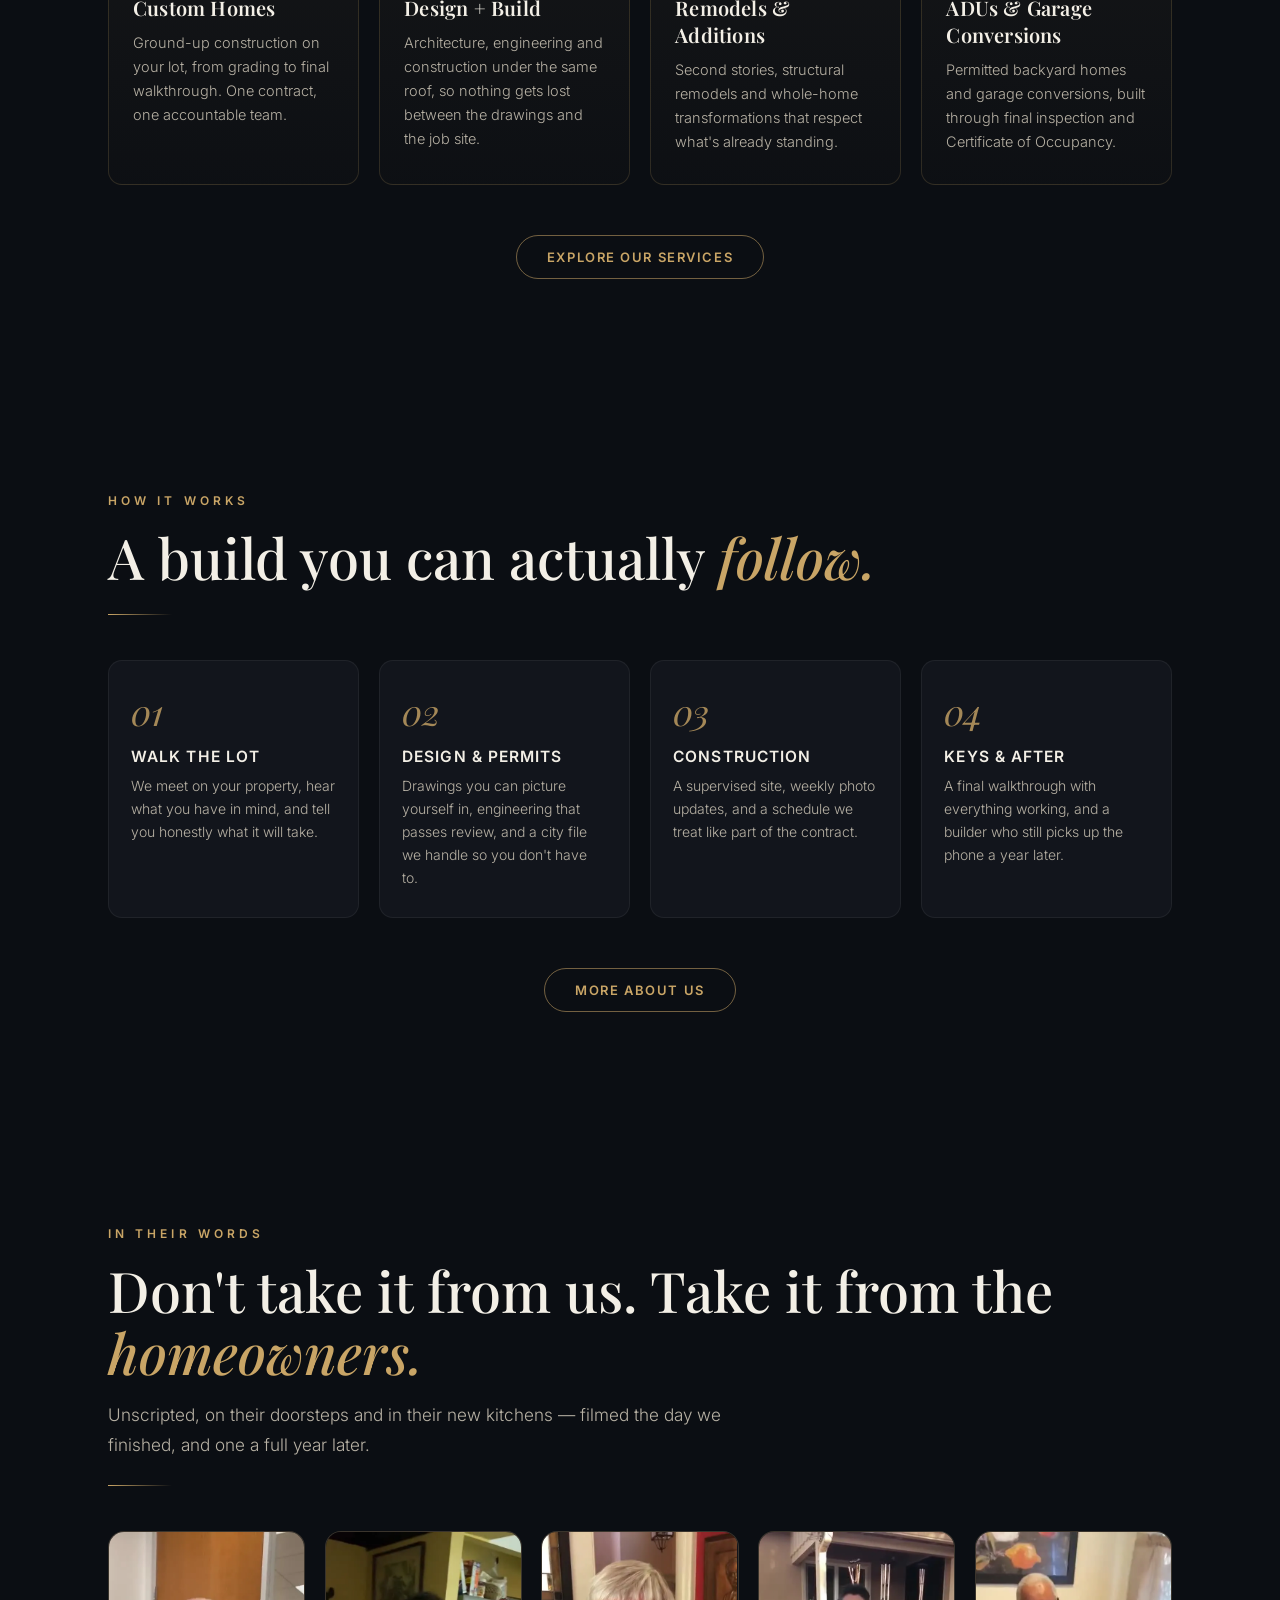
==== commit 157602a1: "Update site content (email, ADU service, financing, warranty)" ====
--- a/index.html
+++ b/index.html
@@ -124,6 +124,20 @@
     .lic b { color: var(--gold); font-weight: 600; }
     .btn { display: inline-block; margin-top: 30px; padding: 16px 40px; min-height: 44px; border-radius: 999px; background: var(--gold); color: #0B0E13; font-weight: 600; font-size: 14px; letter-spacing: .14em; text-transform: uppercase; text-decoration: none; transition: transform .25s, box-shadow .25s; cursor: pointer; }
     .btn:hover { transform: translateY(-2px); box-shadow: 0 12px 34px rgba(201,165,102,.35); }
+    /* testimonials */
+    .testi { display: grid; grid-template-columns: repeat(5, 1fr); gap: clamp(12px, 1.5vw, 20px); margin-top: clamp(36px, 5vh, 56px); }
+    @media (max-width: 1080px) { .testi { grid-template-columns: repeat(3, 1fr); } .testi .tcard:nth-child(n+4) { display: none; } }
+    @media (max-width: 640px) { .testi { grid-template-columns: 1fr; max-width: 320px; margin-left: auto; margin-right: auto; } .testi .tcard:nth-child(n+4) { display: block; } }
+    .tcard { margin: 0; }
+    .tframe { position: relative; border-radius: 16px; overflow: hidden; background: var(--panel); border: 1px solid rgba(201,165,102,.22); aspect-ratio: 9/16; cursor: pointer; transition: border-color .3s, transform .3s, box-shadow .3s; }
+    .tframe:hover { border-color: rgba(201,165,102,.6); transform: translateY(-3px); box-shadow: 0 16px 44px rgba(0,0,0,.45); }
+    .tframe video { position: absolute; inset: 0; width: 100%; height: 100%; object-fit: cover; }
+    .tplay { position: absolute; inset: 0; display: flex; align-items: center; justify-content: center; background: linear-gradient(180deg, transparent 45%, rgba(7,9,12,.65)); transition: opacity .3s; }
+    .tplay::before { content: ""; width: 64px; height: 64px; border-radius: 50%; background: rgba(201,165,102,.94); box-shadow: 0 8px 30px rgba(0,0,0,.5); }
+    .tplay::after { content: ""; position: absolute; width: 0; height: 0; border-style: solid; border-width: 11px 0 11px 19px; border-color: transparent transparent transparent #0B0E13; margin-left: 5px; }
+    .tframe.playing .tplay { opacity: 0; pointer-events: none; }
+    .tcard figcaption { margin-top: 12px; text-align: center; font-size: 11.5px; font-weight: 600; letter-spacing: .2em; text-transform: uppercase; color: var(--ink-soft); }
+    .tcard figcaption b { display: block; color: var(--gold); font-weight: 600; margin-bottom: 3px; }
     footer { padding: 44px 0 58px; border-top: 1px solid rgba(255,255,255,.07); }
     .foot { display: flex; flex-wrap: wrap; gap: 18px; justify-content: space-between; align-items: center; font-size: 12.5px; font-weight: 300; color: #8d8778; }
     .foot .brandline { display: flex; align-items: center; gap: 12px; }
@@ -219,6 +233,38 @@
       </div>
     </section>
 
+    <!-- TESTIMONIALS -->
+    <section class="block" id="voices">
+      <div class="wrap">
+        <p class="eyebrow rv">In Their Words</p>
+        <h2 class="h rv">Don't take it from us. Take it from the <em>homeowners.</em></h2>
+        <p class="lead rv">Unscripted, on their doorsteps and in their new kitchens — filmed the day we finished, and one a full year later.</p>
+        <hr class="rule rv" />
+        <div class="testi">
+          <figure class="tcard rv">
+            <div class="tframe"><video preload="none" playsinline poster="assets/testi/t3.webp" src="assets/vid/testi/t3.mp4"></video><div class="tplay" aria-hidden="true"></div></div>
+            <figcaption><b>One Year Later</b>Still Happy · Los Angeles</figcaption>
+          </figure>
+          <figure class="tcard rv">
+            <div class="tframe"><video preload="none" playsinline poster="assets/testi/t5.webp" src="assets/vid/testi/t5.mp4"></video><div class="tplay" aria-hidden="true"></div></div>
+            <figcaption><b>ADU Build</b>Homeowner · Job Completion</figcaption>
+          </figure>
+          <figure class="tcard rv">
+            <div class="tframe"><video preload="none" playsinline poster="assets/testi/t1.webp" src="assets/vid/testi/t1.mp4"></video><div class="tplay" aria-hidden="true"></div></div>
+            <figcaption><b>Job Completion</b>Homeowner · Los Angeles</figcaption>
+          </figure>
+          <figure class="tcard rv">
+            <div class="tframe"><video preload="none" playsinline poster="assets/testi/t2.webp" src="assets/vid/testi/t2.mp4"></video><div class="tplay" aria-hidden="true"></div></div>
+            <figcaption><b>Project Handover</b>Homeowners · Los Angeles</figcaption>
+          </figure>
+          <figure class="tcard rv">
+            <div class="tframe"><video preload="none" playsinline poster="assets/testi/t4.webp" src="assets/vid/testi/t4.mp4"></video><div class="tplay" aria-hidden="true"></div></div>
+            <figcaption><b>Final Walkthrough</b>Homeowner · Los Angeles</figcaption>
+          </figure>
+        </div>
+      </div>
+    </section>
+
     <!-- CONTACT -->
     <section class="block contact" id="contact">
       <div class="wrap">
@@ -367,6 +413,21 @@
       es.forEach(e => { if (e.isIntersecting) { e.target.classList.add('in'); io.unobserve(e.target); } });
     }, { threshold: 0.15 });
     document.querySelectorAll('.rv').forEach(el => io.observe(el));
+
+    // Testimonial players: tap to play with sound, one at a time.
+    const tframes = document.querySelectorAll('.tframe');
+    tframes.forEach(fr => {
+      const v = fr.querySelector('video');
+      fr.addEventListener('click', () => {
+        if (v.paused) {
+          tframes.forEach(o => { const ov = o.querySelector('video'); if (ov !== v) { ov.pause(); o.classList.remove('playing'); ov.controls = false; } });
+          v.controls = true; fr.classList.add('playing');
+          v.play().catch(() => {});
+        }
+      });
+      v.addEventListener('pause', () => { if (!v.seeking) { fr.classList.remove('playing'); } });
+      v.addEventListener('ended', () => { fr.classList.remove('playing'); v.controls = false; });
+    });
   </script>
 </body>
 </html>
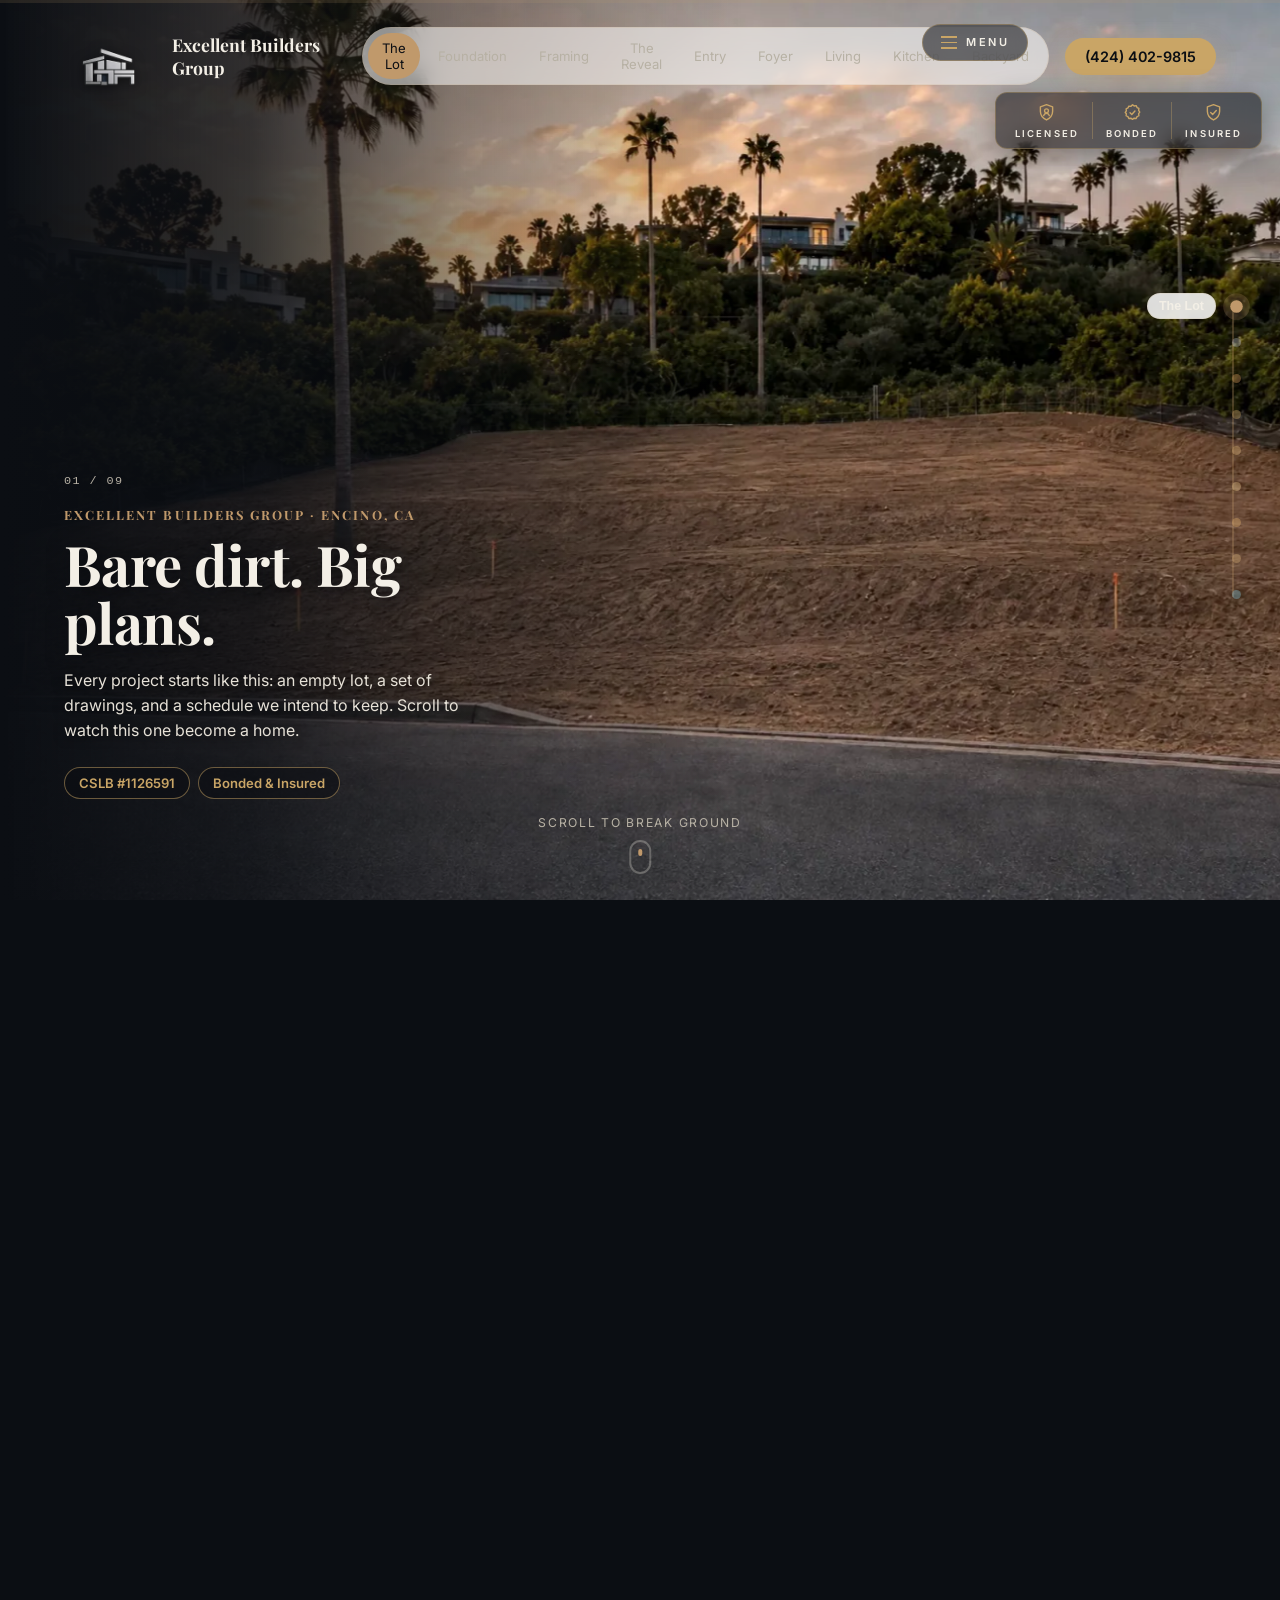
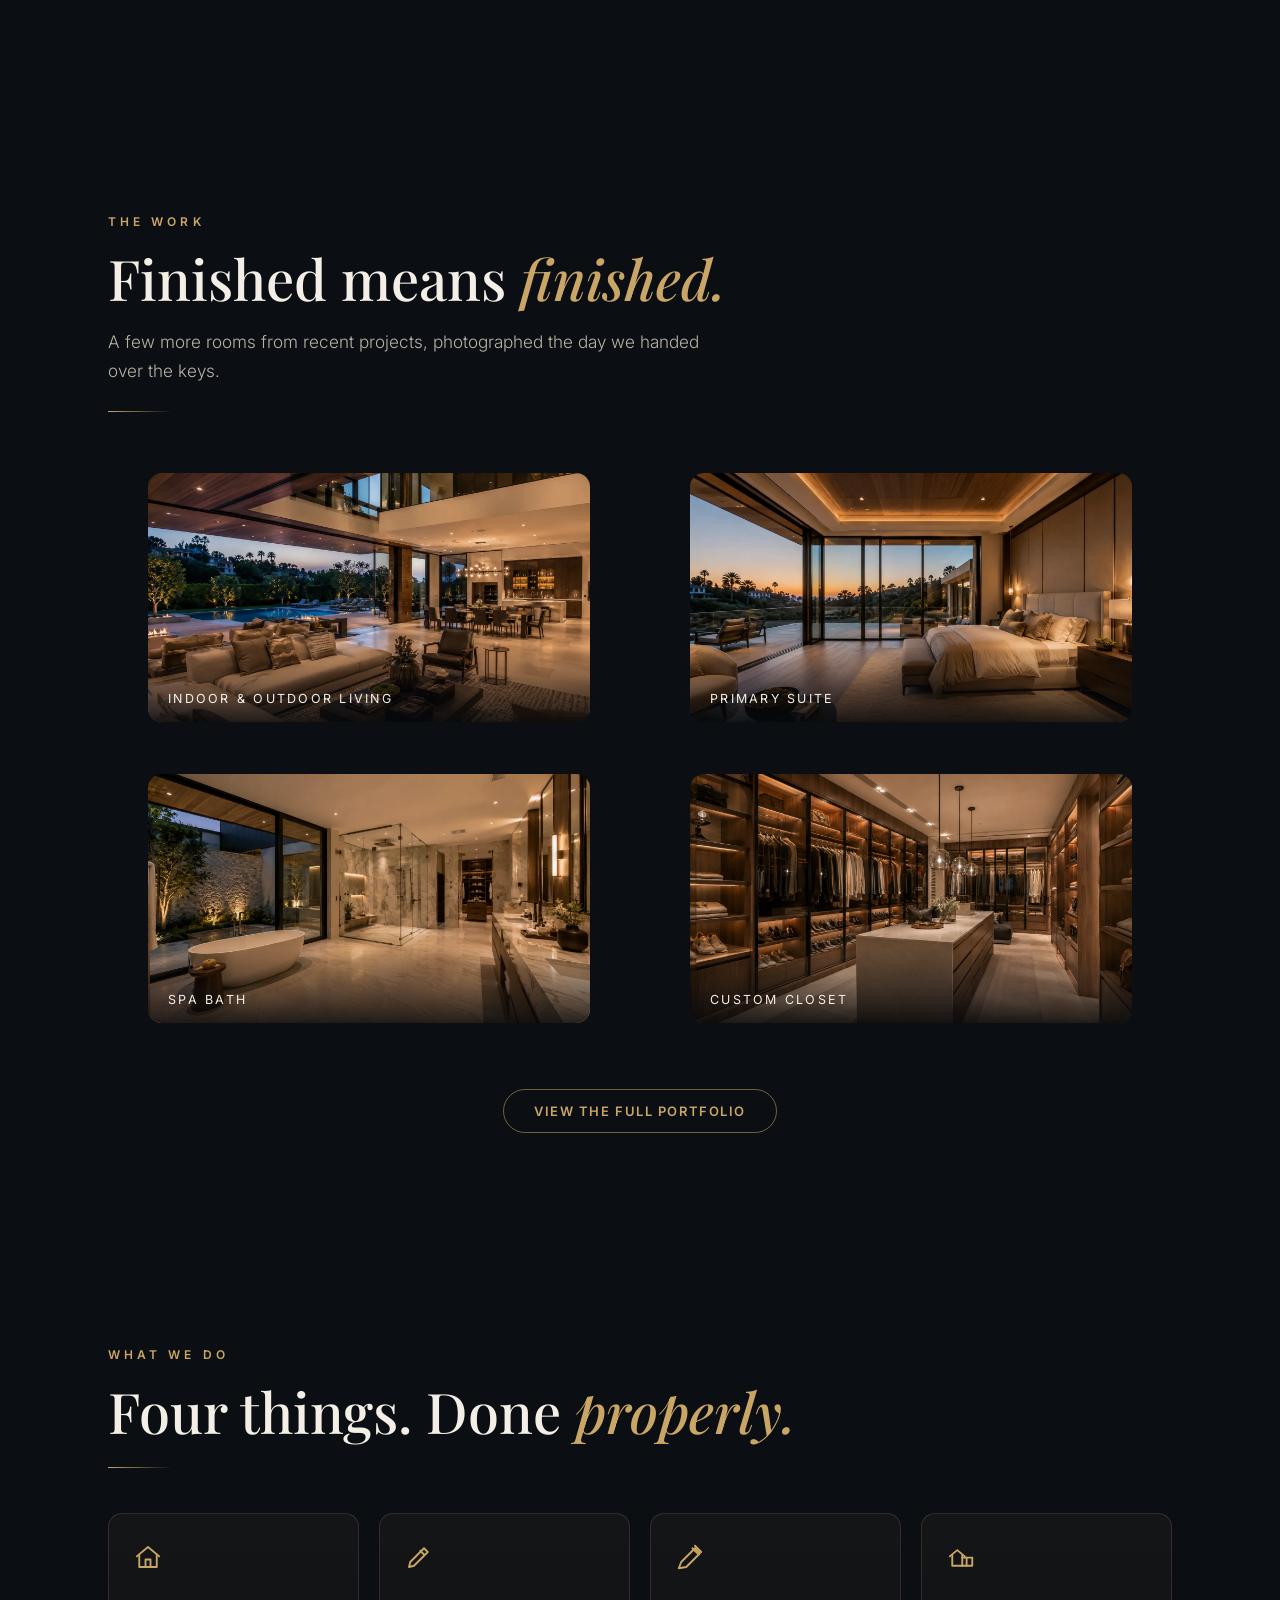
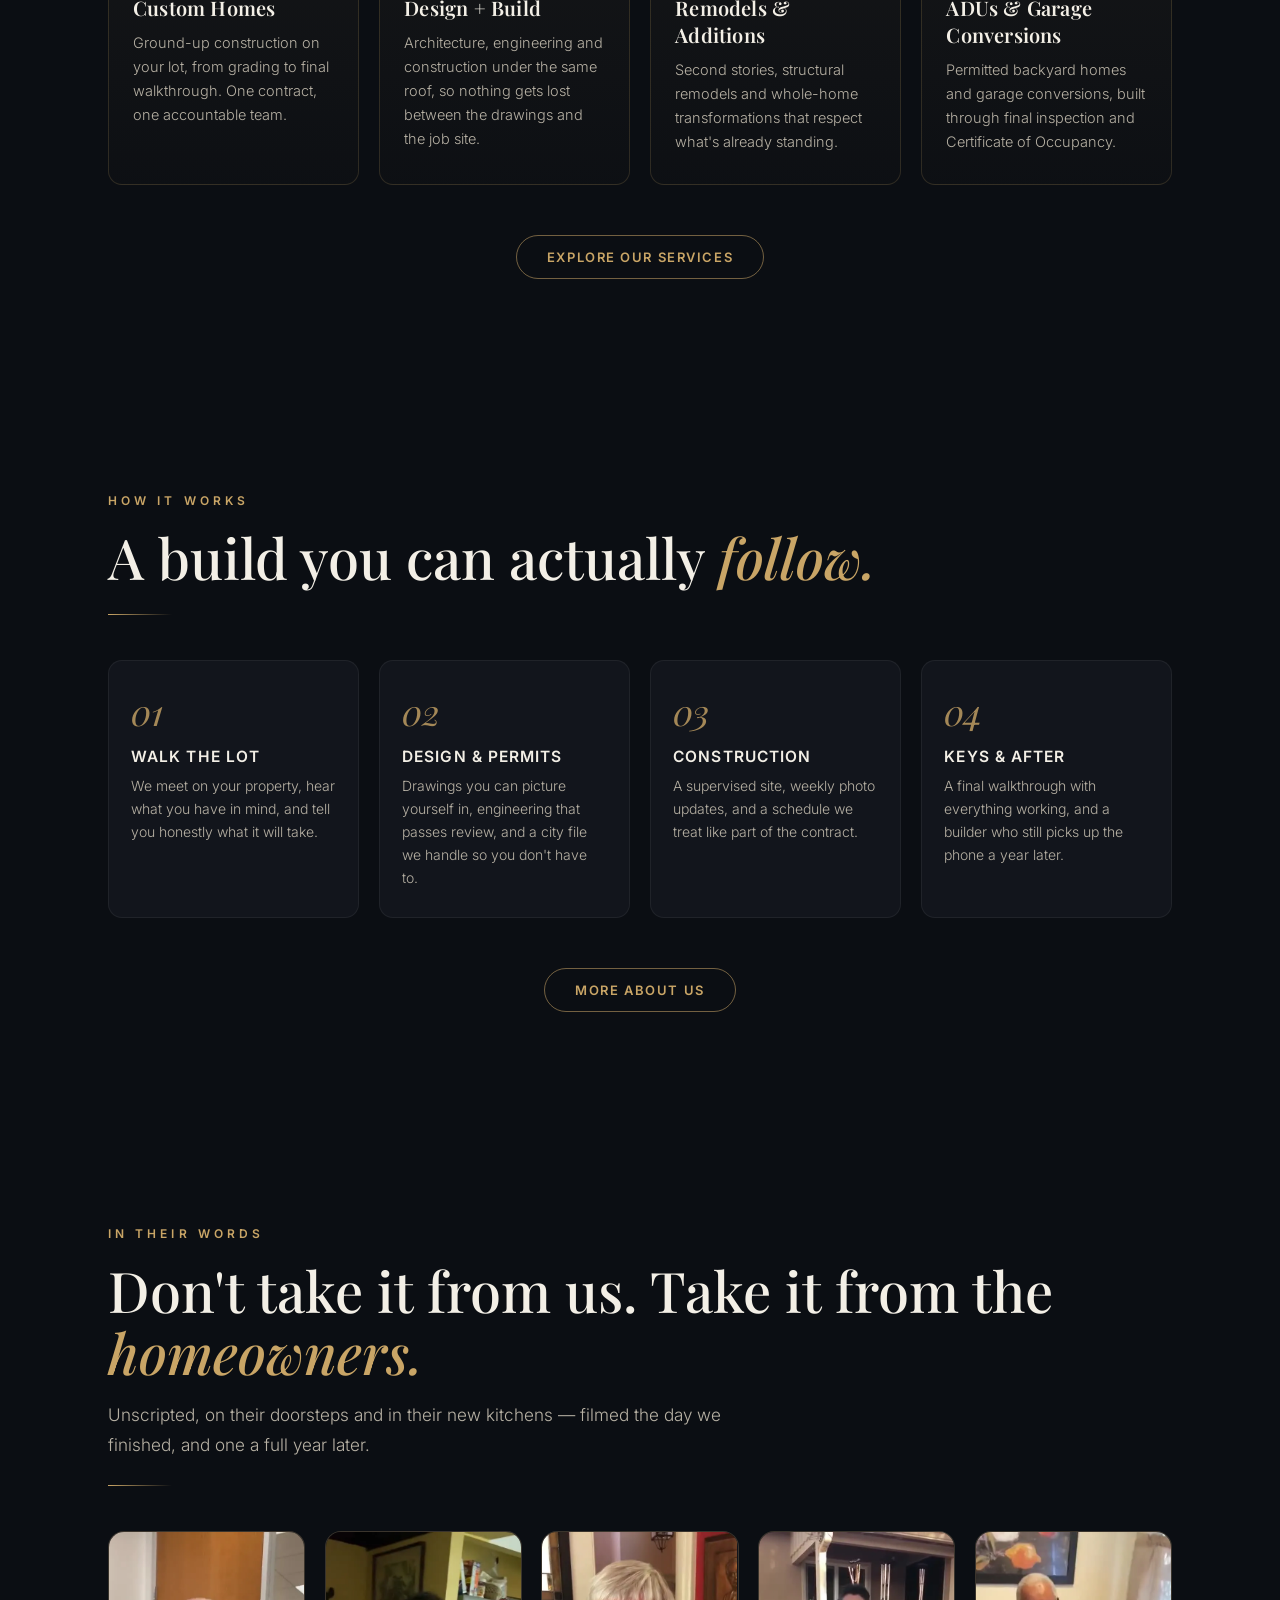
==== commit 24ac3e7c: "Update site content (email, ADU service, financing, warranty)" ====
--- a/index.html
+++ b/index.html
@@ -124,6 +124,53 @@
     .lic b { color: var(--gold); font-weight: 600; }
     .btn { display: inline-block; margin-top: 30px; padding: 16px 40px; min-height: 44px; border-radius: 999px; background: var(--gold); color: #0B0E13; font-weight: 600; font-size: 14px; letter-spacing: .14em; text-transform: uppercase; text-decoration: none; transition: transform .25s, box-shadow .25s; cursor: pointer; }
     .btn:hover { transform: translateY(-2px); box-shadow: 0 12px 34px rgba(201,165,102,.35); }
+    @keyframes ebg-swipe { 0%, 100% { transform: rotate(45deg) translate(0, 0); opacity: 1; } 50% { transform: rotate(45deg) translate(5px, 5px); opacity: .45; } }
+    .ebg-cue { display: none; }
+    @media (max-width: 700px) {
+      .ebg-cue { display: flex; align-items: center; gap: 10px; margin-top: 16px; font: 600 10.5px/1 'Inter', sans-serif; letter-spacing: .3em; text-transform: uppercase; color: var(--gold); }
+      .ebg-cue i { display: block; width: 11px; height: 11px; border-right: 2px solid var(--gold); border-bottom: 2px solid var(--gold); transform: rotate(45deg); animation: ebg-swipe 1.6s ease-in-out infinite; }
+    }
+
+    /* ===== site menu: one discreet button, full-screen overlay ===== */
+    .menu-btn {
+      position: fixed; top: 24px; right: 252px; z-index: 660;
+      display: flex; align-items: center; gap: 9px;
+      padding: 11px 18px; border-radius: 999px; border: 1px solid rgba(201,165,102,.4);
+      background: rgba(11,14,19,.55); backdrop-filter: blur(10px); -webkit-backdrop-filter: blur(10px);
+      color: var(--ink); font: 600 11px/1 'Inter', sans-serif; letter-spacing: .22em; text-transform: uppercase;
+      cursor: pointer; transition: border-color .25s, background .25s;
+    }
+    .menu-btn:hover { border-color: var(--gold); background: rgba(11,14,19,.75); }
+    .menu-btn .bars { display: flex; flex-direction: column; gap: 4px; }
+    .menu-btn .bars i { display: block; width: 16px; height: 1.5px; background: var(--gold); }
+    @media (max-width: 700px) {
+      .menu-btn { top: auto; bottom: calc(14px + env(safe-area-inset-bottom)); left: 12px; right: auto; padding: 12px 16px; }
+    }
+    .menu-overlay {
+      position: fixed; inset: 0; z-index: 900; display: flex; flex-direction: column; align-items: center; justify-content: center; gap: 6px;
+      background: rgba(7,9,12,.94); backdrop-filter: blur(18px); -webkit-backdrop-filter: blur(18px);
+      opacity: 0; pointer-events: none; transition: opacity .35s ease;
+    }
+    .menu-overlay.open { opacity: 1; pointer-events: auto; }
+    .menu-overlay a.mlink {
+      font-family: 'Playfair Display', serif; font-size: clamp(30px, 6vw, 46px); font-weight: 500;
+      color: var(--ink); text-decoration: none; padding: 6px 18px; transition: color .25s, transform .25s;
+      opacity: 0; transform: translateY(14px);
+    }
+    .menu-overlay.open a.mlink { opacity: 1; transform: none; transition: color .25s, transform .5s cubic-bezier(.22,.61,.36,1), opacity .5s; }
+    .menu-overlay a.mlink:hover { color: var(--gold); }
+    .menu-overlay a.mlink em { font-style: italic; color: var(--gold); }
+    .menu-close {
+      position: absolute; top: 26px; right: 26px; width: 46px; height: 46px; border-radius: 50%;
+      border: 1px solid rgba(201,165,102,.45); background: transparent; cursor: pointer; color: var(--ink);
+      font-size: 20px; line-height: 1; transition: border-color .25s, transform .25s;
+    }
+    .menu-close:hover { border-color: var(--gold); transform: rotate(90deg); }
+    .menu-meta { margin-top: 26px; display: flex; flex-direction: column; align-items: center; gap: 10px; opacity: 0; transition: opacity .5s .15s; }
+    .menu-overlay.open .menu-meta { opacity: 1; }
+    .menu-meta a { color: var(--gold); text-decoration: none; font: 500 14px/1.4 'Inter', sans-serif; letter-spacing: .08em; }
+    .menu-meta .rule2 { width: 54px; height: 1px; background: linear-gradient(90deg, transparent, var(--gold), transparent); }
+
     /* testimonials */
     .testi { display: grid; grid-template-columns: repeat(5, 1fr); gap: clamp(12px, 1.5vw, 20px); margin-top: clamp(36px, 5vh, 56px); }
     @media (max-width: 1080px) { .testi { grid-template-columns: repeat(3, 1fr); } .testi .tcard:nth-child(n+4) { display: none; } }
@@ -150,6 +197,25 @@
 <body>
   <div id="top"></div>
   <div id="world"></div>
+
+  <!-- Site menu -->
+  <button class="menu-btn" id="menuBtn" aria-label="Open site menu" aria-expanded="false">
+    <span class="bars" aria-hidden="true"><i></i><i></i><i></i></span>
+    Menu
+  </button>
+  <div class="menu-overlay" id="menuOverlay" role="dialog" aria-label="Site navigation">
+    <button class="menu-close" id="menuClose" aria-label="Close menu">&#10005;</button>
+    <a class="mlink" href="#top">Watch the <em>Build</em></a>
+    <a class="mlink" href="portfolio.html">Portfolio</a>
+    <a class="mlink" href="services.html">Services</a>
+    <a class="mlink" href="about.html">About</a>
+    <a class="mlink" href="contact.html">Contact</a>
+    <div class="menu-meta">
+      <div class="rule2"></div>
+      <a href="tel:+14244029815">(424) 402-9815</a>
+      <a href="mailto:info@ExcBuilders.com">info@ExcBuilders.com</a>
+    </div>
+  </div>
 
   <!-- Licensed · Bonded · Insured -->
   <div class="trust" aria-label="Licensed, bonded and insured. CSLB #1126591">
@@ -409,10 +475,28 @@
       connectors: [],
     });
 
+    // Mobile scroll cue, attached inside scene 1's copy so it never collides with anything
+    const firstCopy = document.querySelector('#world .sw-copy');
+    if (firstCopy) {
+      const cue = document.createElement('div');
+      cue.className = 'ebg-cue';
+      cue.innerHTML = '<i></i><span>Scroll to break ground</span><i></i>';
+      firstCopy.appendChild(cue);
+    }
+
     const io = new IntersectionObserver((es) => {
       es.forEach(e => { if (e.isIntersecting) { e.target.classList.add('in'); io.unobserve(e.target); } });
     }, { threshold: 0.15 });
     document.querySelectorAll('.rv').forEach(el => io.observe(el));
+
+    // Site menu overlay
+    const mBtn = document.getElementById('menuBtn'), mOv = document.getElementById('menuOverlay');
+    const setMenu = (open) => { mOv.classList.toggle('open', open); mBtn.setAttribute('aria-expanded', open); };
+    mBtn.addEventListener('click', () => setMenu(true));
+    document.getElementById('menuClose').addEventListener('click', () => setMenu(false));
+    mOv.addEventListener('click', (e) => { if (e.target === mOv) setMenu(false); });
+    mOv.querySelectorAll('a').forEach(a => a.addEventListener('click', () => setMenu(false)));
+    window.addEventListener('keydown', (e) => { if (e.key === 'Escape') setMenu(false); });
 
     // Testimonial players: tap to play with sound, one at a time.
     const tframes = document.querySelectorAll('.tframe');
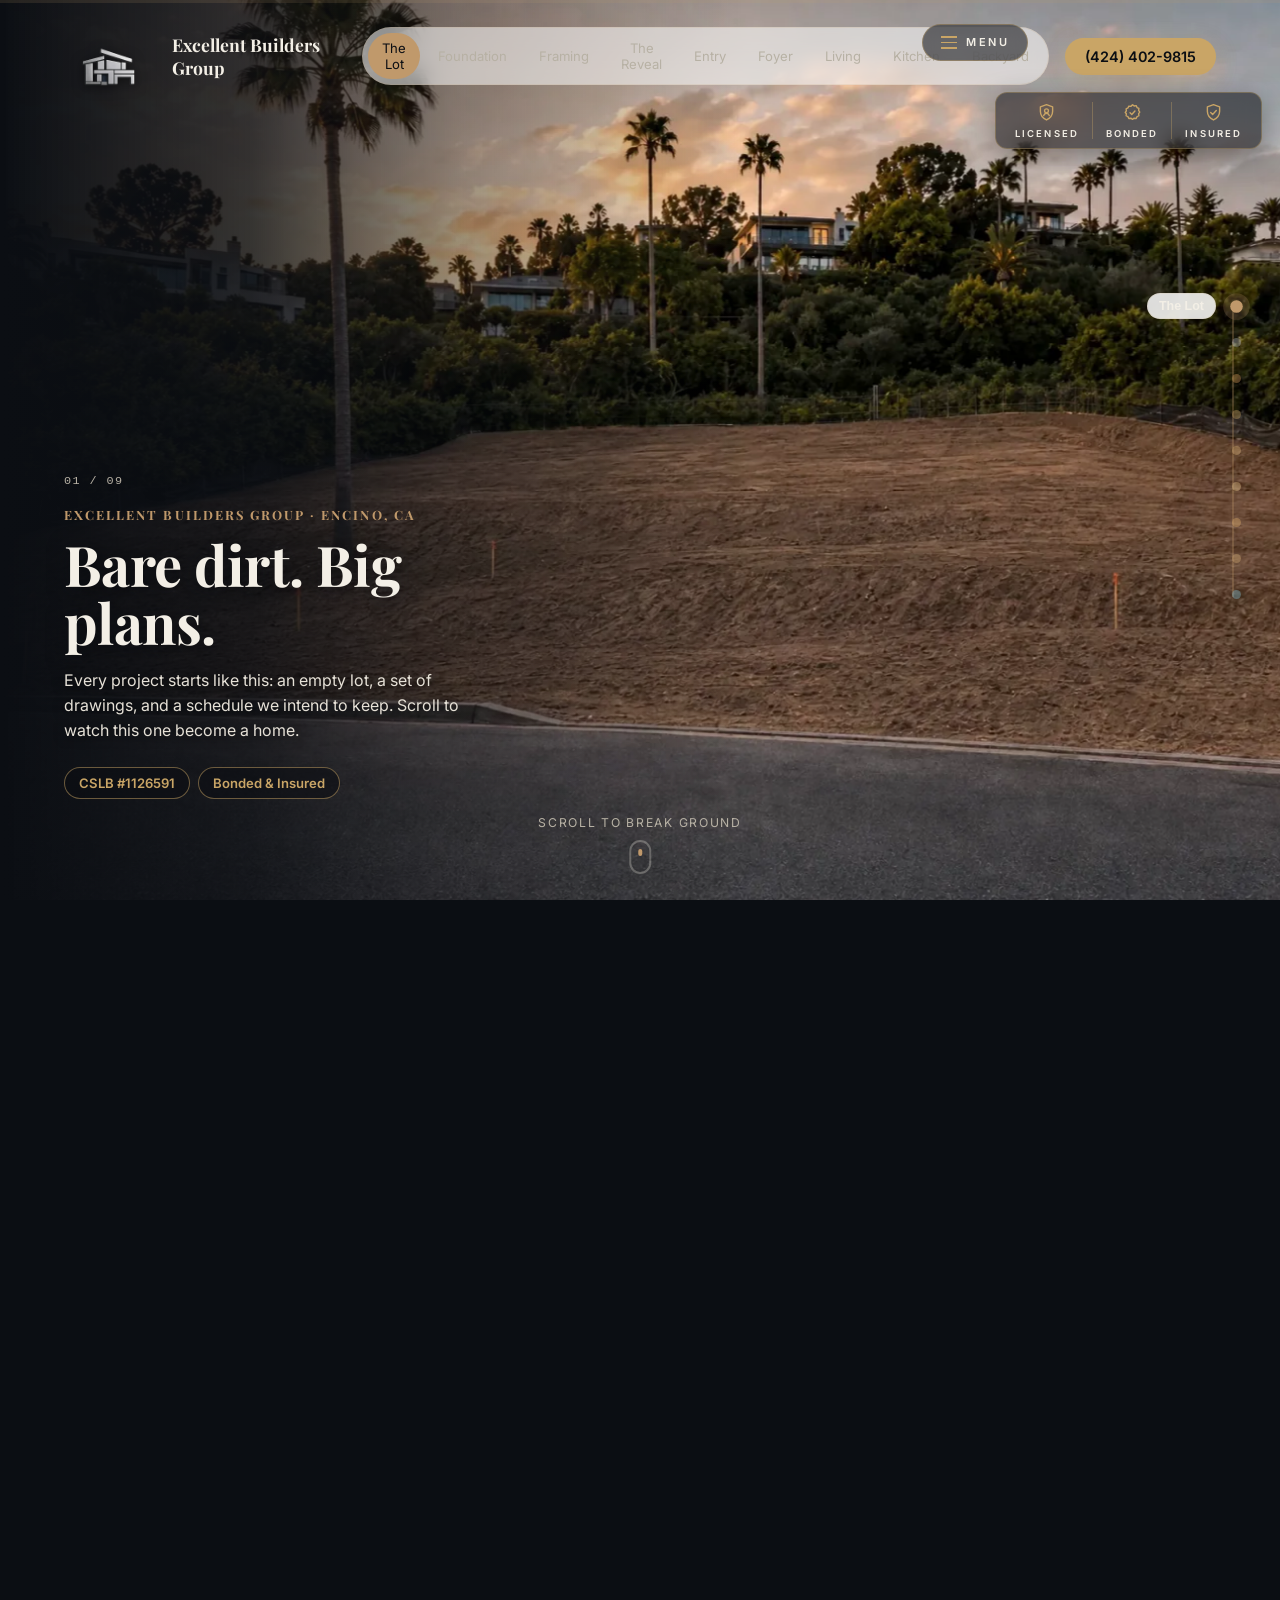
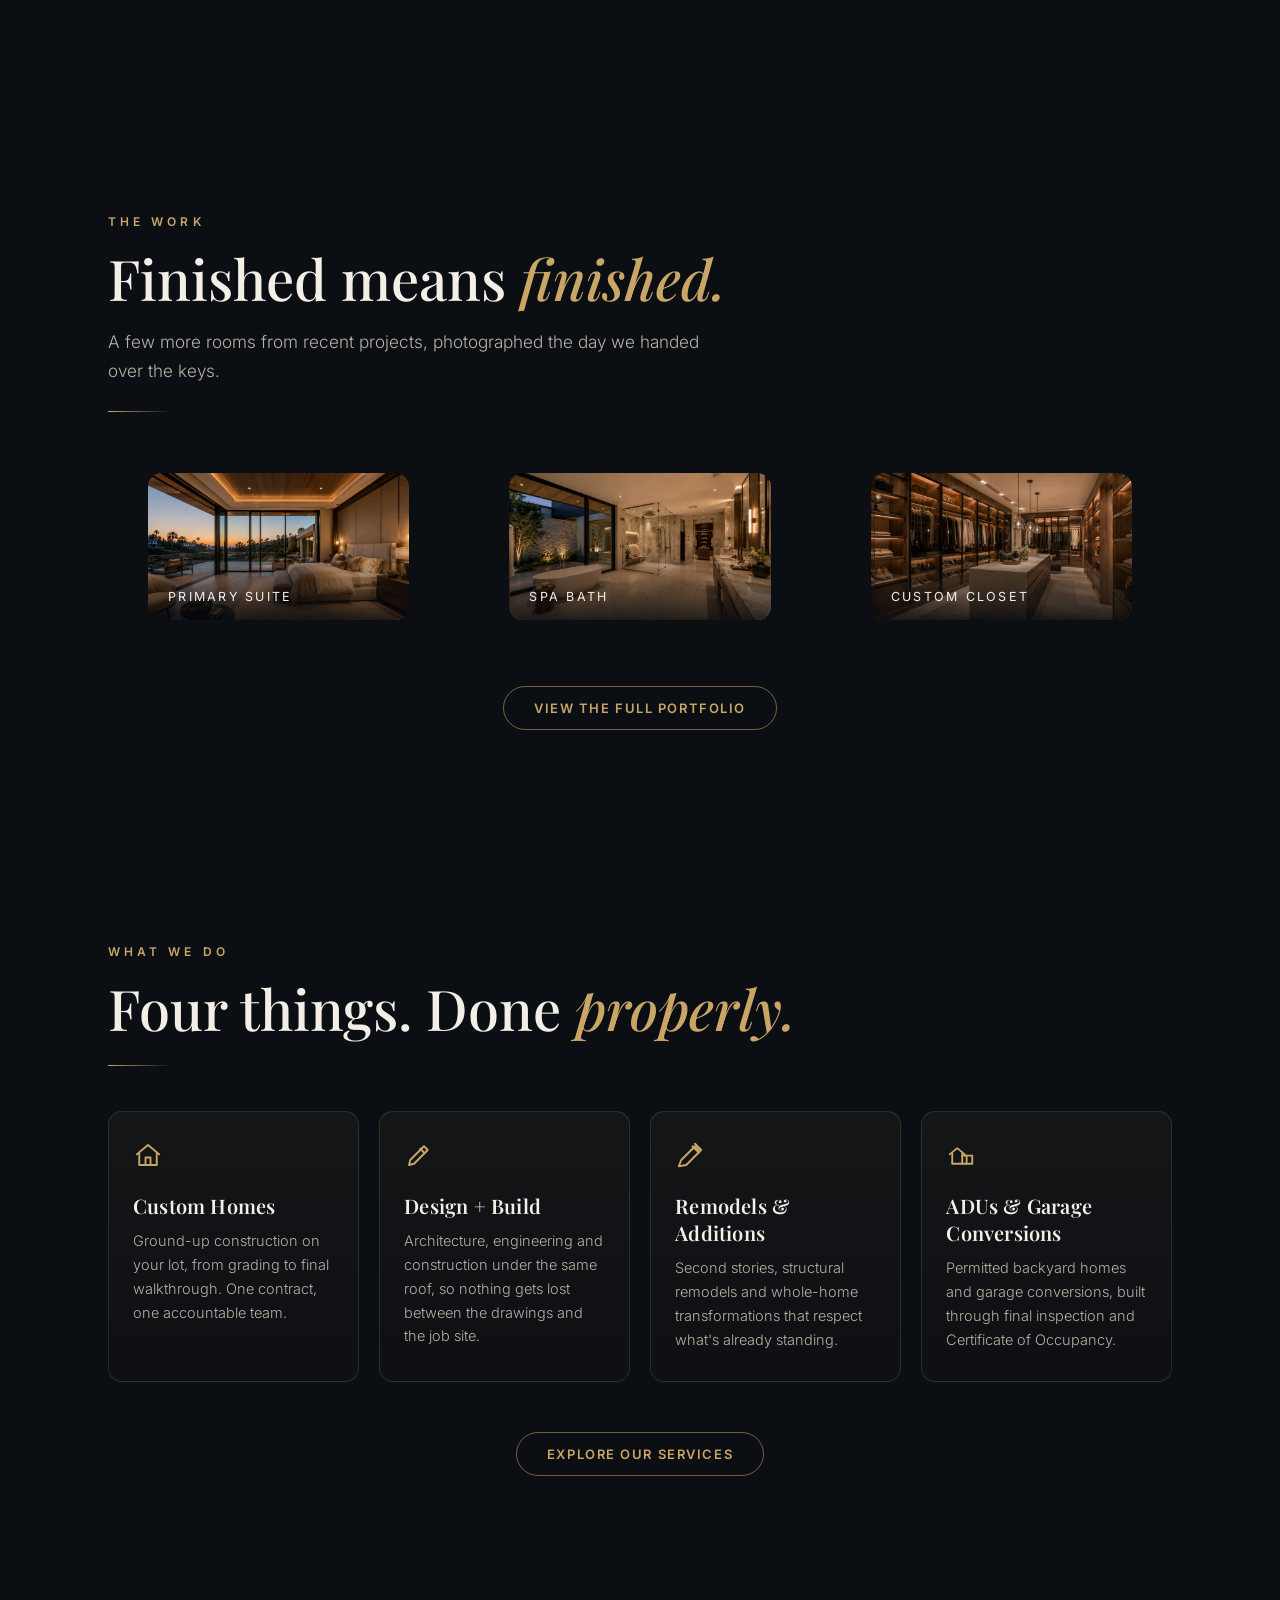
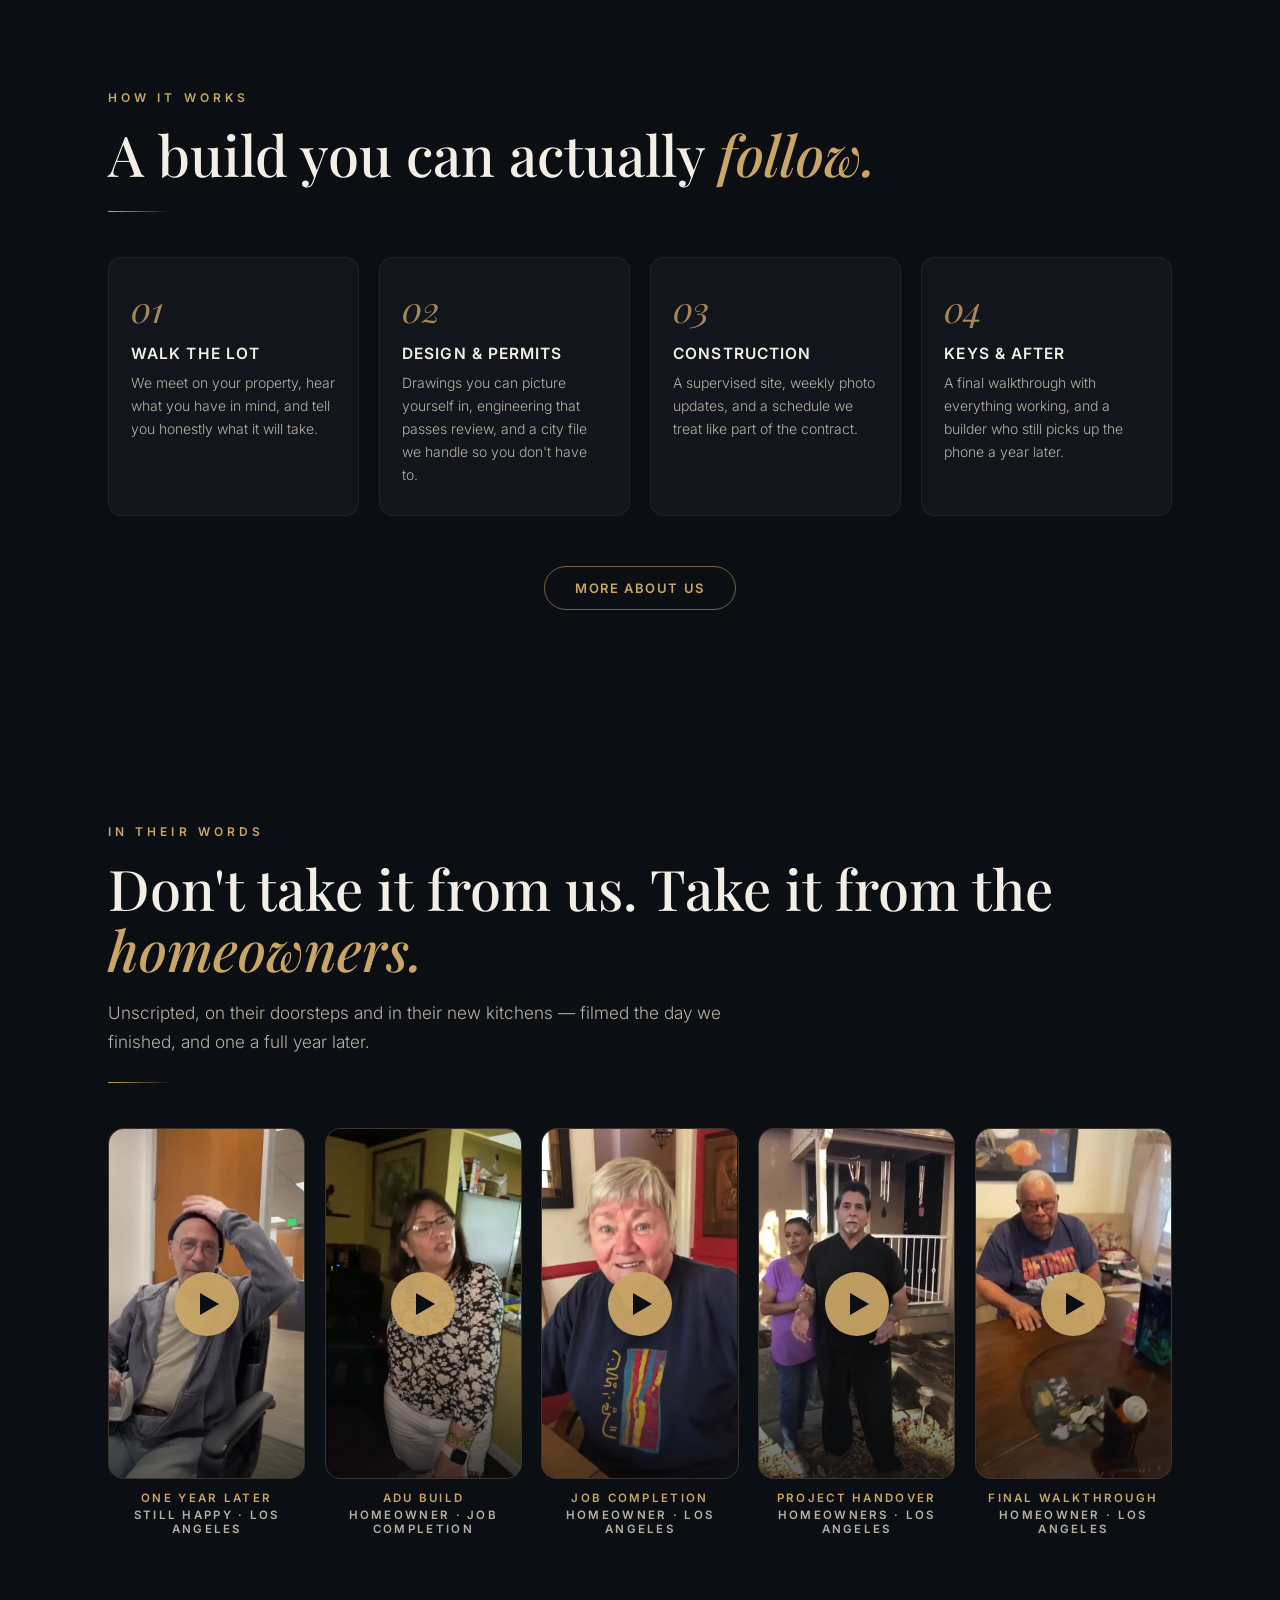
==== commit baf434dd: "Update site content (email, ADU service, financing, warranty)" ====
--- a/index.html
+++ b/index.html
@@ -242,10 +242,9 @@
         <p class="lead rv">A few more rooms from recent projects, photographed the day we handed over the keys.</p>
         <hr class="rule rv" />
         <div class="grid">
-          <figure class="card rv"><img src="assets/living_open.webp" alt="Open-plan living room with glass walls sliding open to the pool terrace at dusk" loading="lazy" /><figcaption>Indoor & Outdoor Living</figcaption></figure>
-          <figure class="card rv"><img src="assets/bedroom.webp" alt="Primary bedroom with corner glass walls facing the sunset" loading="lazy" /><figcaption>Primary Suite</figcaption></figure>
-          <figure class="card rv"><img src="assets/bath.webp" alt="Marble spa bathroom with freestanding tub and glass shower opening to a private garden" loading="lazy" /><figcaption>Spa Bath</figcaption></figure>
-          <figure class="card rv"><img src="assets/closet.webp" alt="Boutique-style walk-in closet with glass wardrobes and marble island" loading="lazy" /><figcaption>Custom Closet</figcaption></figure>
+          <figure class="card w4 rv"><img src="assets/bedroom.webp" alt="Primary bedroom with corner glass walls facing the sunset" loading="lazy" /><figcaption>Primary Suite</figcaption></figure>
+          <figure class="card w4 rv"><img src="assets/bath.webp" alt="Marble spa bathroom with freestanding tub and glass shower opening to a private garden" loading="lazy" /><figcaption>Spa Bath</figcaption></figure>
+          <figure class="card w4 rv"><img src="assets/closet.webp" alt="Boutique-style walk-in closet with glass wardrobes and marble island" loading="lazy" /><figcaption>Custom Closet</figcaption></figure>
         </div>
         <p class="rv" style="text-align:center;"><a class="btn-ghost" href="portfolio.html">View the Full Portfolio</a></p>
       </div>
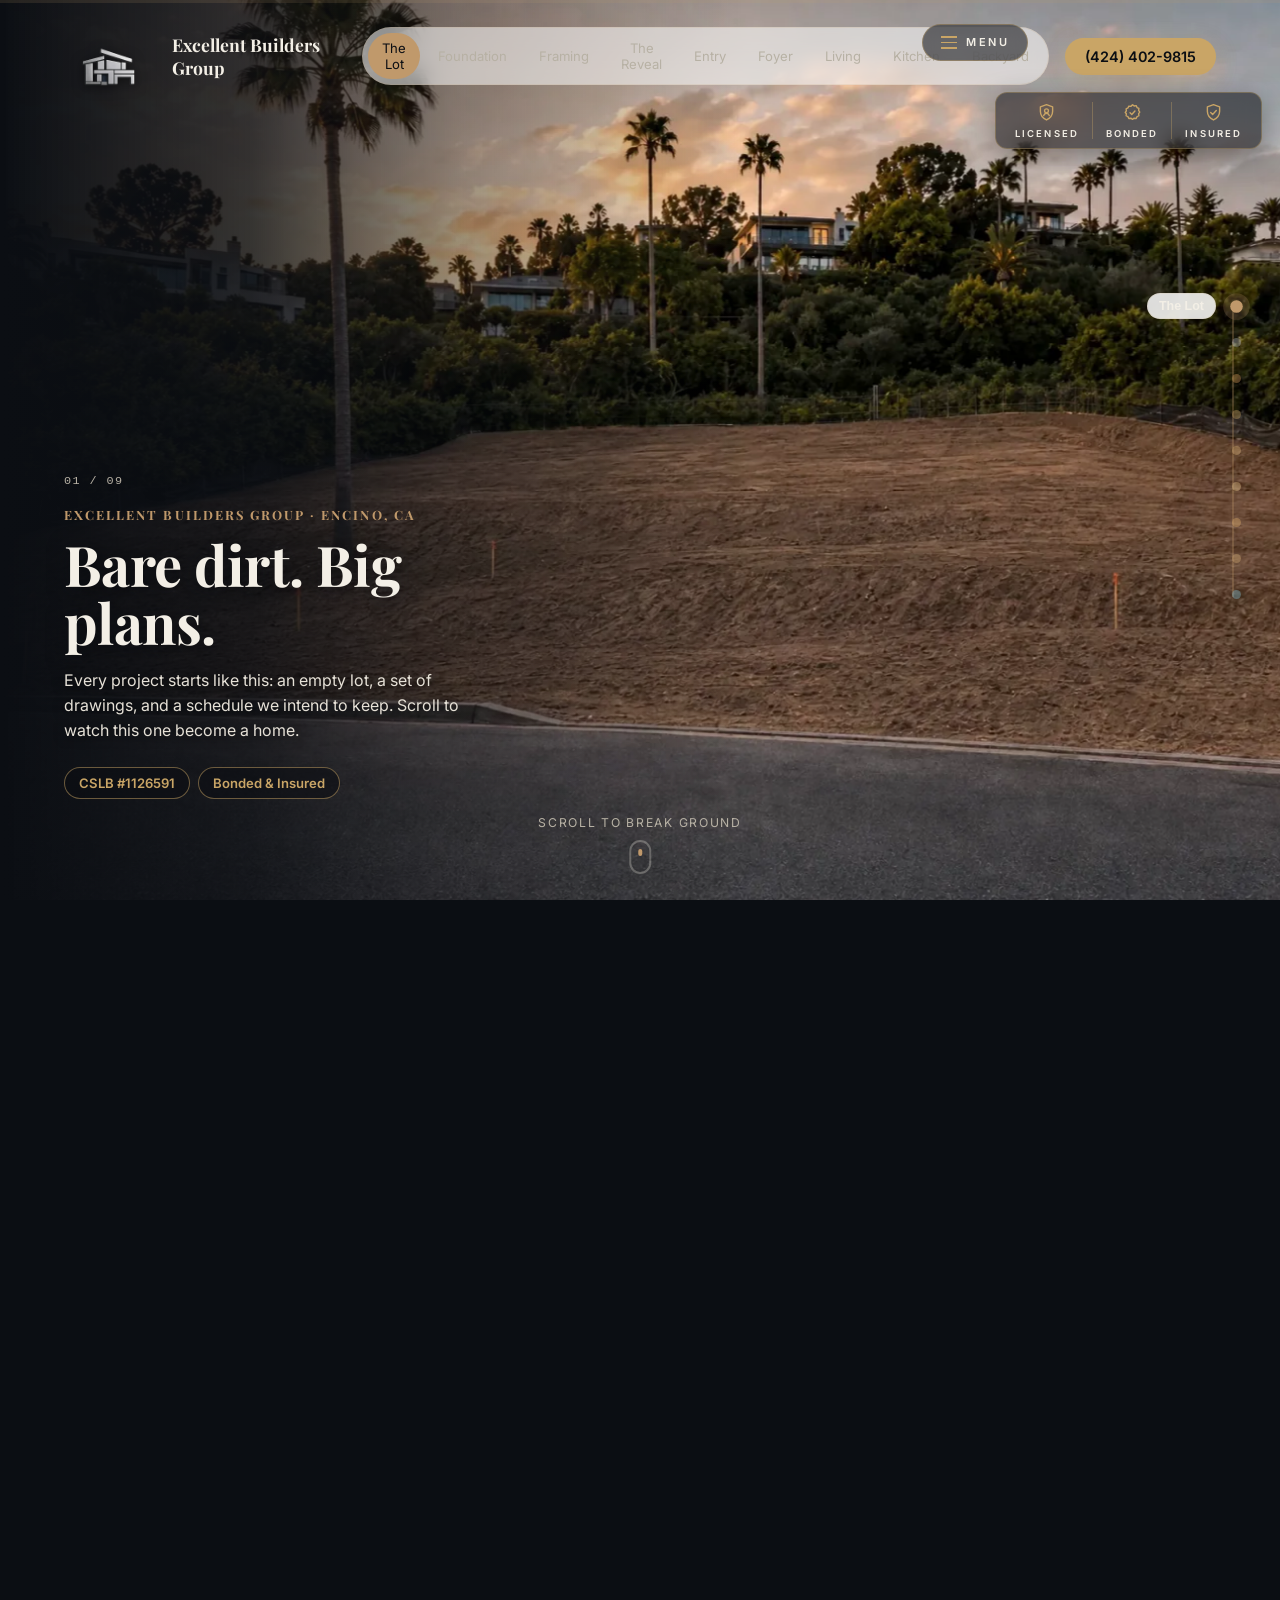
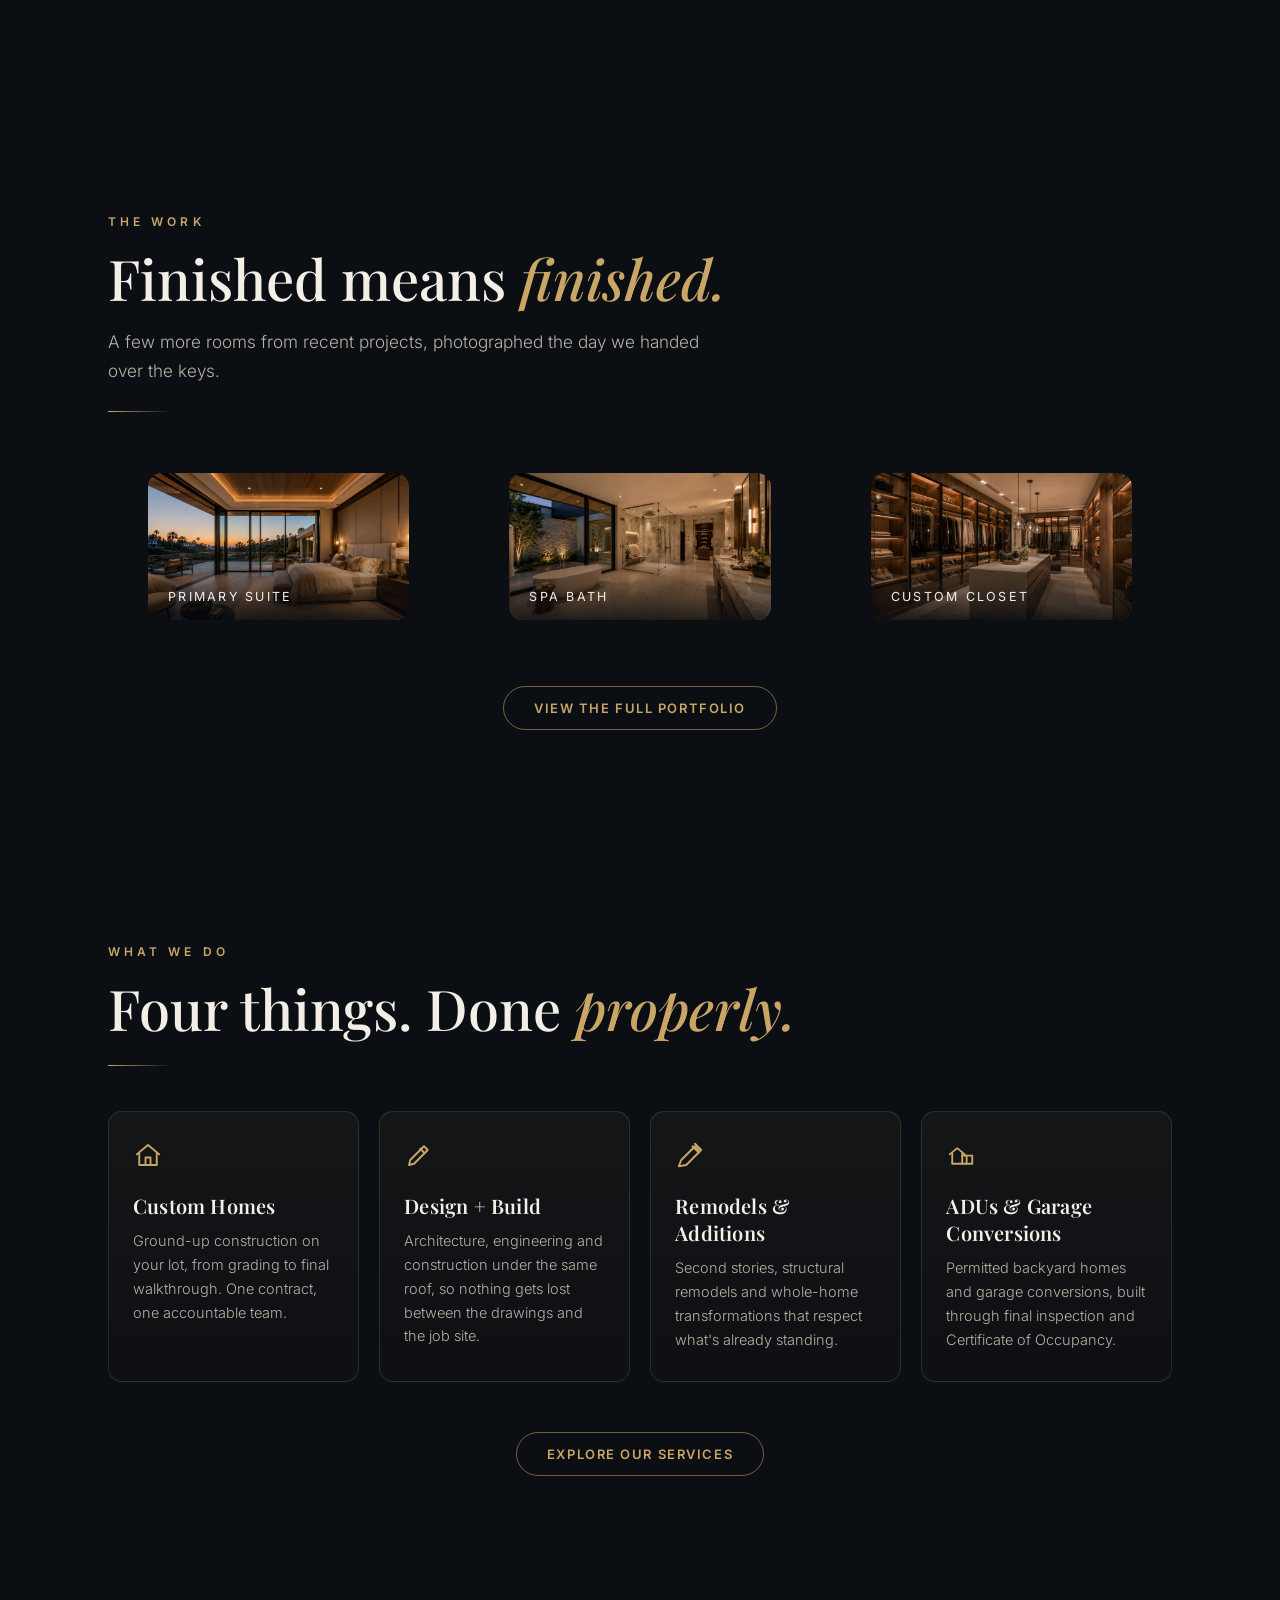
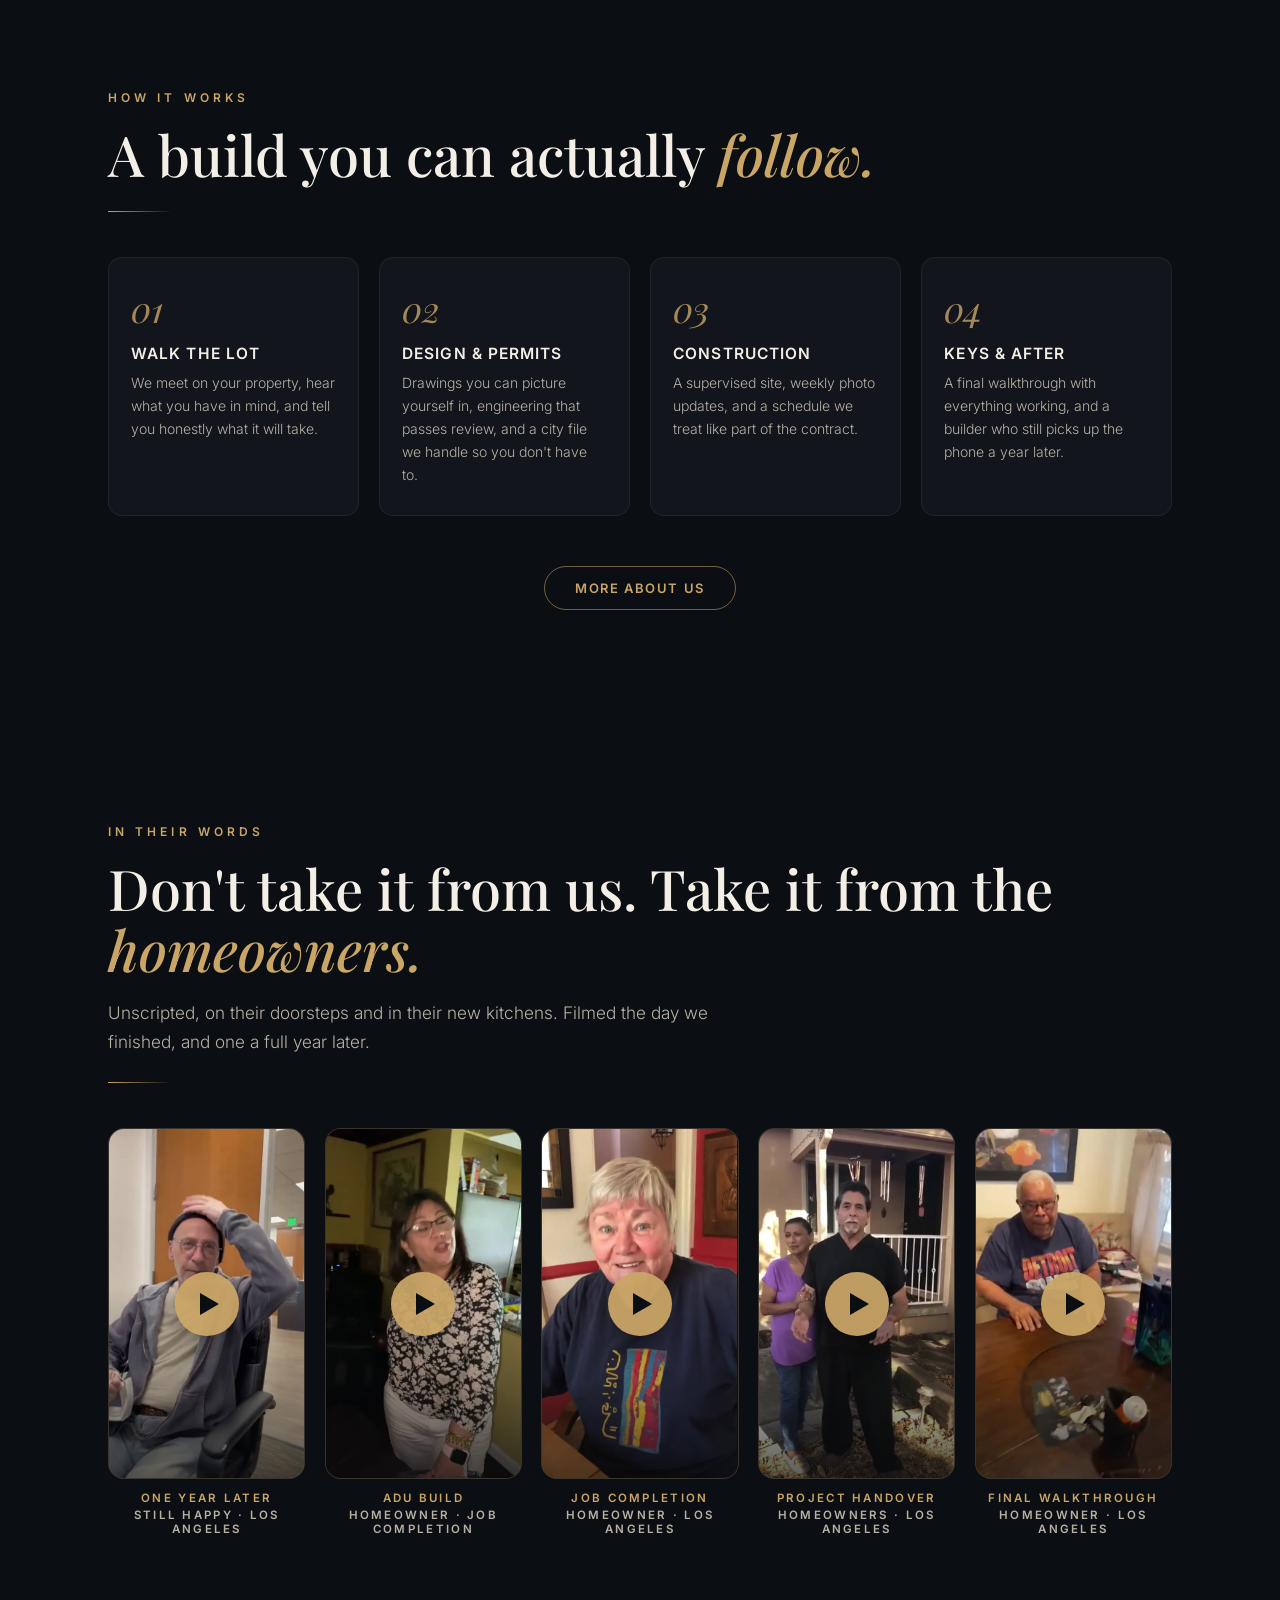
==== commit d424cb9f: "Update site content (email, ADU service, financing, warranty)" ====
--- a/index.html
+++ b/index.html
@@ -303,7 +303,7 @@
       <div class="wrap">
         <p class="eyebrow rv">In Their Words</p>
         <h2 class="h rv">Don't take it from us. Take it from the <em>homeowners.</em></h2>
-        <p class="lead rv">Unscripted, on their doorsteps and in their new kitchens — filmed the day we finished, and one a full year later.</p>
+        <p class="lead rv">Unscripted, on their doorsteps and in their new kitchens. Filmed the day we finished, and one a full year later.</p>
         <hr class="rule rv" />
         <div class="testi">
           <figure class="tcard rv">
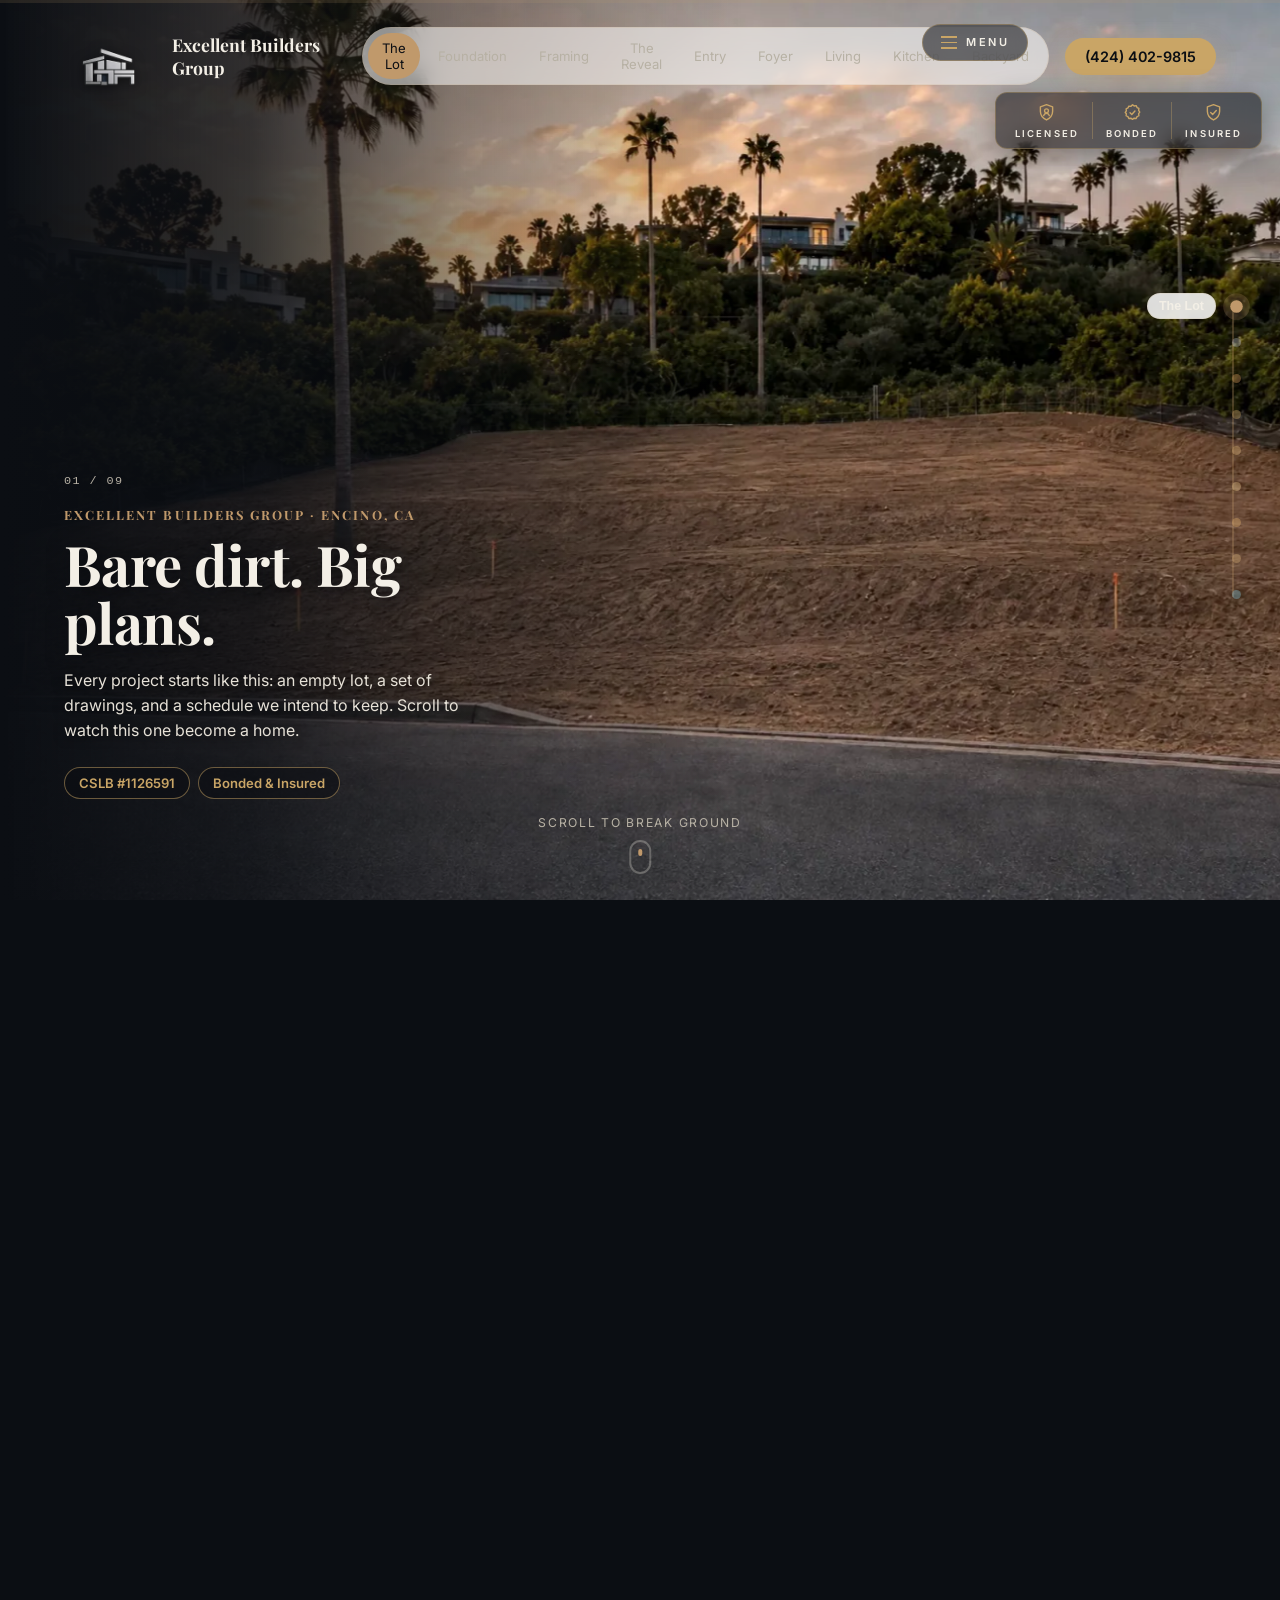
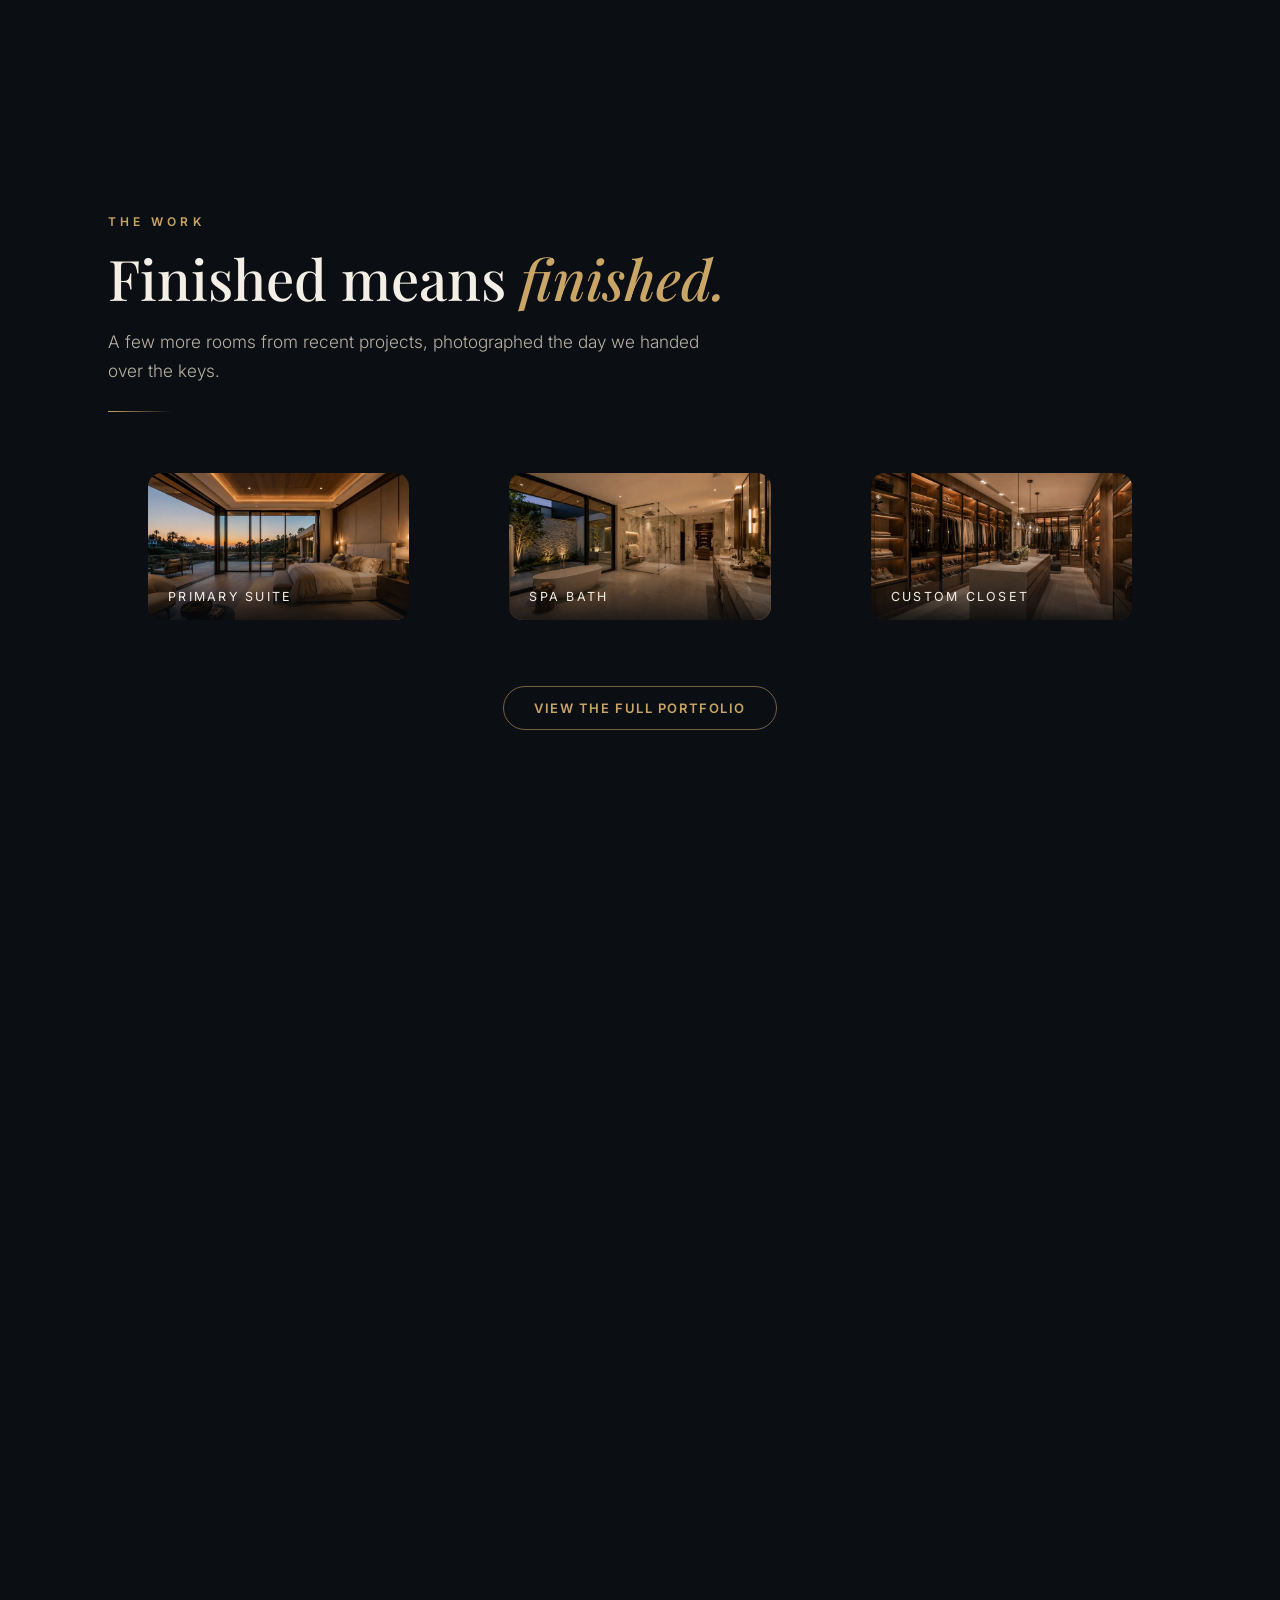
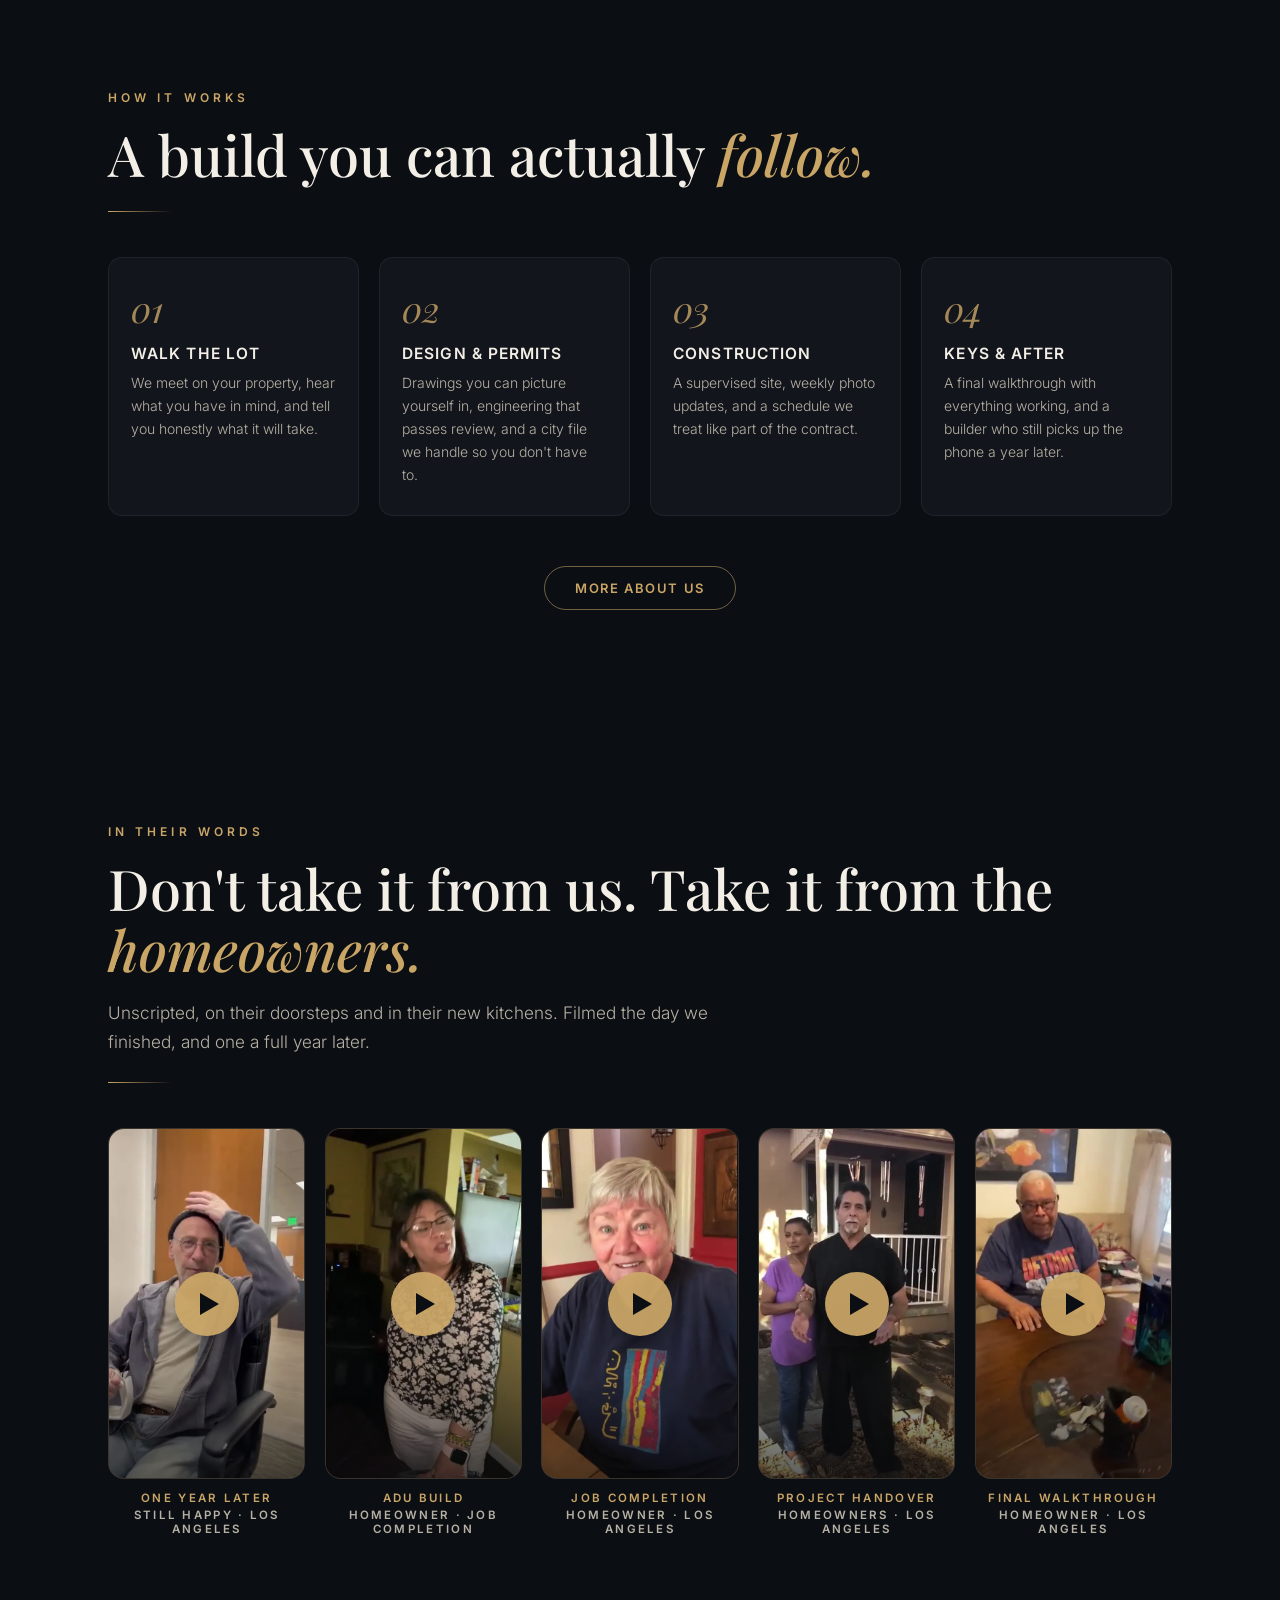
==== commit b322f649: "Update site content (email, ADU service, financing, warranty)" ====
--- a/index.html
+++ b/index.html
@@ -62,7 +62,35 @@
       .trust { top: auto; bottom: 14px; right: 12px; padding: 7px 2px; }
       .trust span { padding: 0 9px; font-size: 8.5px; }
       .trust svg { width: 17px; height: 17px; }
-      .sw-hint { display: none !important; }
+      /* big, centered, impossible-to-miss scroll cue on phones (engine fades it on first scroll) */
+      .sw-hint {
+        display: flex !important;
+        bottom: 40vh !important;
+        gap: 13px;
+        padding: 20px 28px 22px;
+        background: rgba(11,14,19,.58);
+        border: 1px solid rgba(201,165,102,.55);
+        border-radius: 20px;
+        backdrop-filter: blur(12px); -webkit-backdrop-filter: blur(12px);
+        font-size: 13px !important;
+        font-weight: 600;
+        letter-spacing: .22em !important;
+        color: var(--ink) !important;
+        box-shadow: 0 12px 44px rgba(0,0,0,.5);
+        pointer-events: none;
+        white-space: nowrap;
+      }
+      .sw-hint i { width: 30px !important; height: 48px !important; border-width: 2.5px !important; border-color: rgba(201,165,102,.85) !important; }
+      .sw-hint::after {
+        content: ""; width: 13px; height: 13px;
+        border-right: 3px solid var(--gold); border-bottom: 3px solid var(--gold);
+        transform: rotate(45deg);
+        animation: ebg-drop 1.6s ease-in-out infinite;
+      }
+      @keyframes ebg-drop {
+        0%, 100% { transform: translateY(0) rotate(45deg); opacity: .45; }
+        50% { transform: translateY(8px) rotate(45deg); opacity: 1; }
+      }
       .sw-brand__name { font-size: 13px !important; line-height: 1.25 !important; max-width: 150px; }
       .sw-brand__logo { height: 46px !important; }
     }
@@ -474,15 +502,6 @@
       connectors: [],
     });
 
-    // Mobile scroll cue, attached inside scene 1's copy so it never collides with anything
-    const firstCopy = document.querySelector('#world .sw-copy');
-    if (firstCopy) {
-      const cue = document.createElement('div');
-      cue.className = 'ebg-cue';
-      cue.innerHTML = '<i></i><span>Scroll to break ground</span><i></i>';
-      firstCopy.appendChild(cue);
-    }
-
     const io = new IntersectionObserver((es) => {
       es.forEach(e => { if (e.isIntersecting) { e.target.classList.add('in'); io.unobserve(e.target); } });
     }, { threshold: 0.15 });
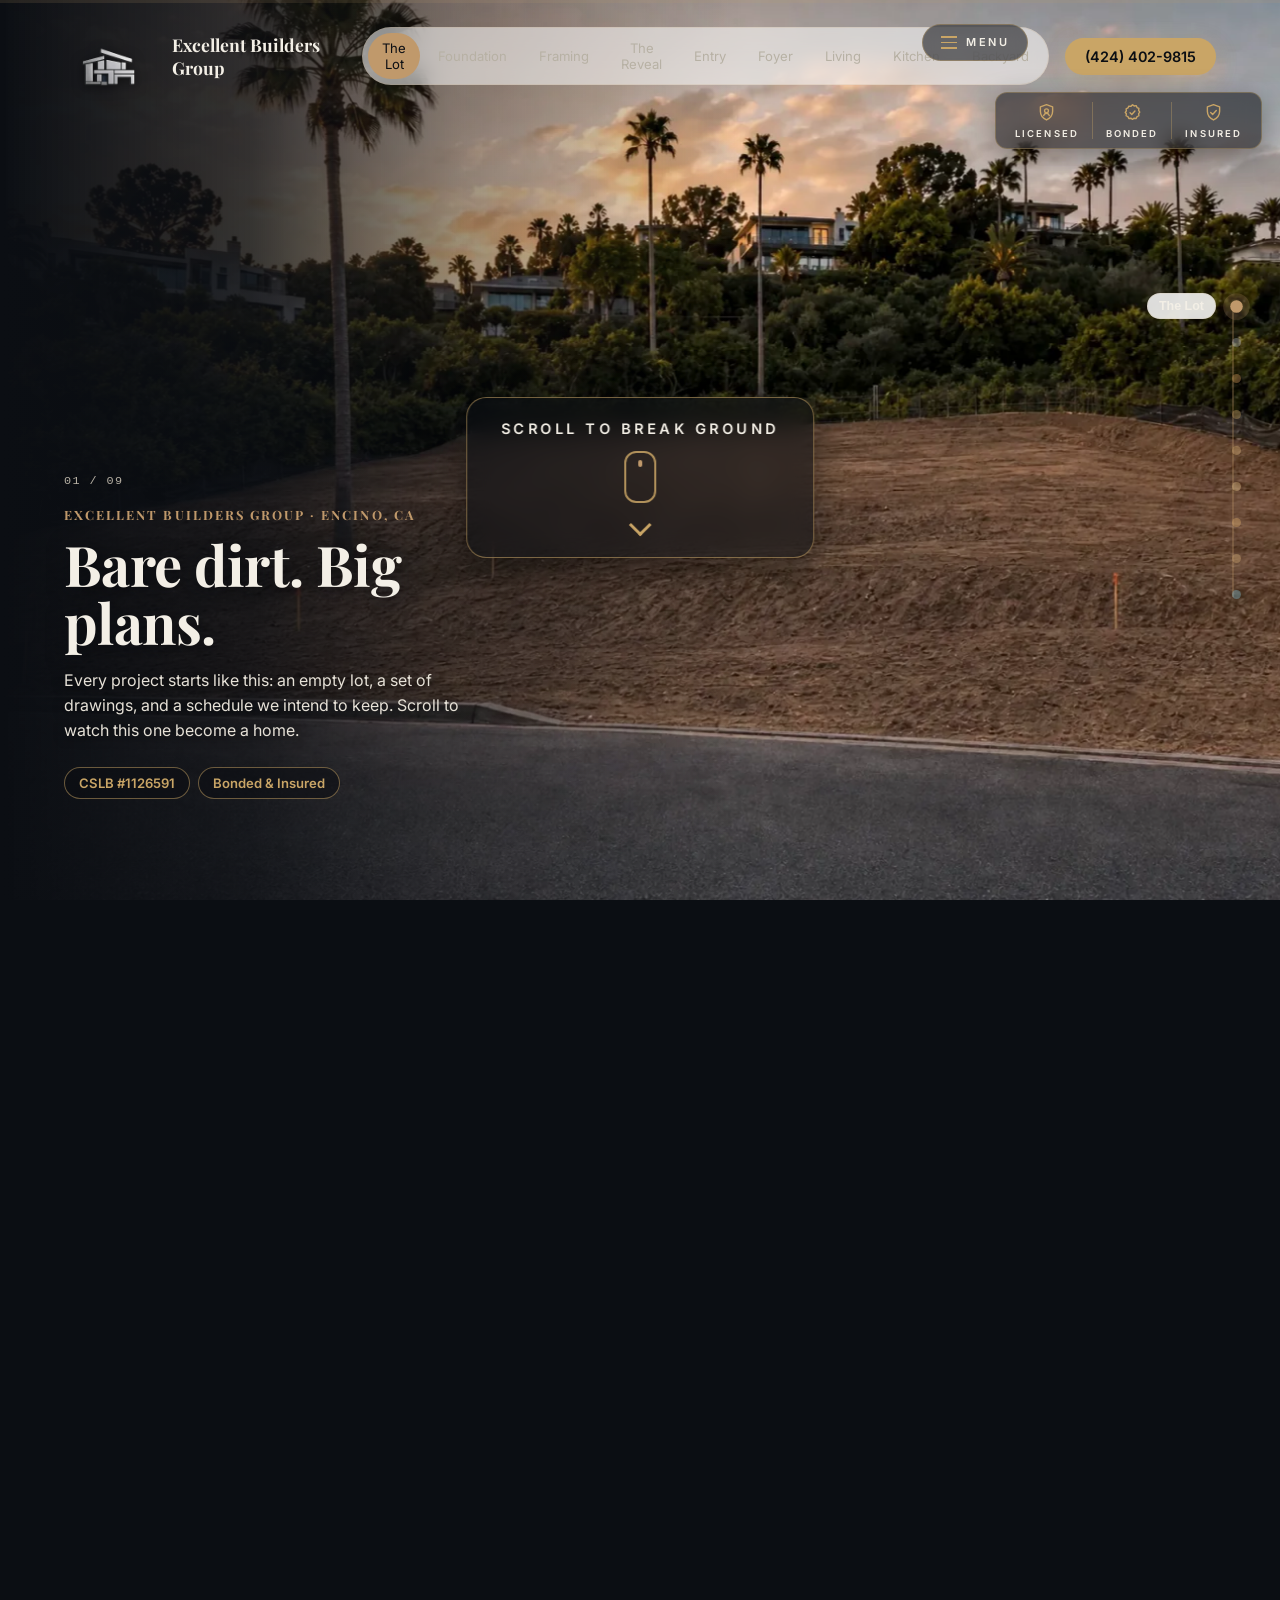
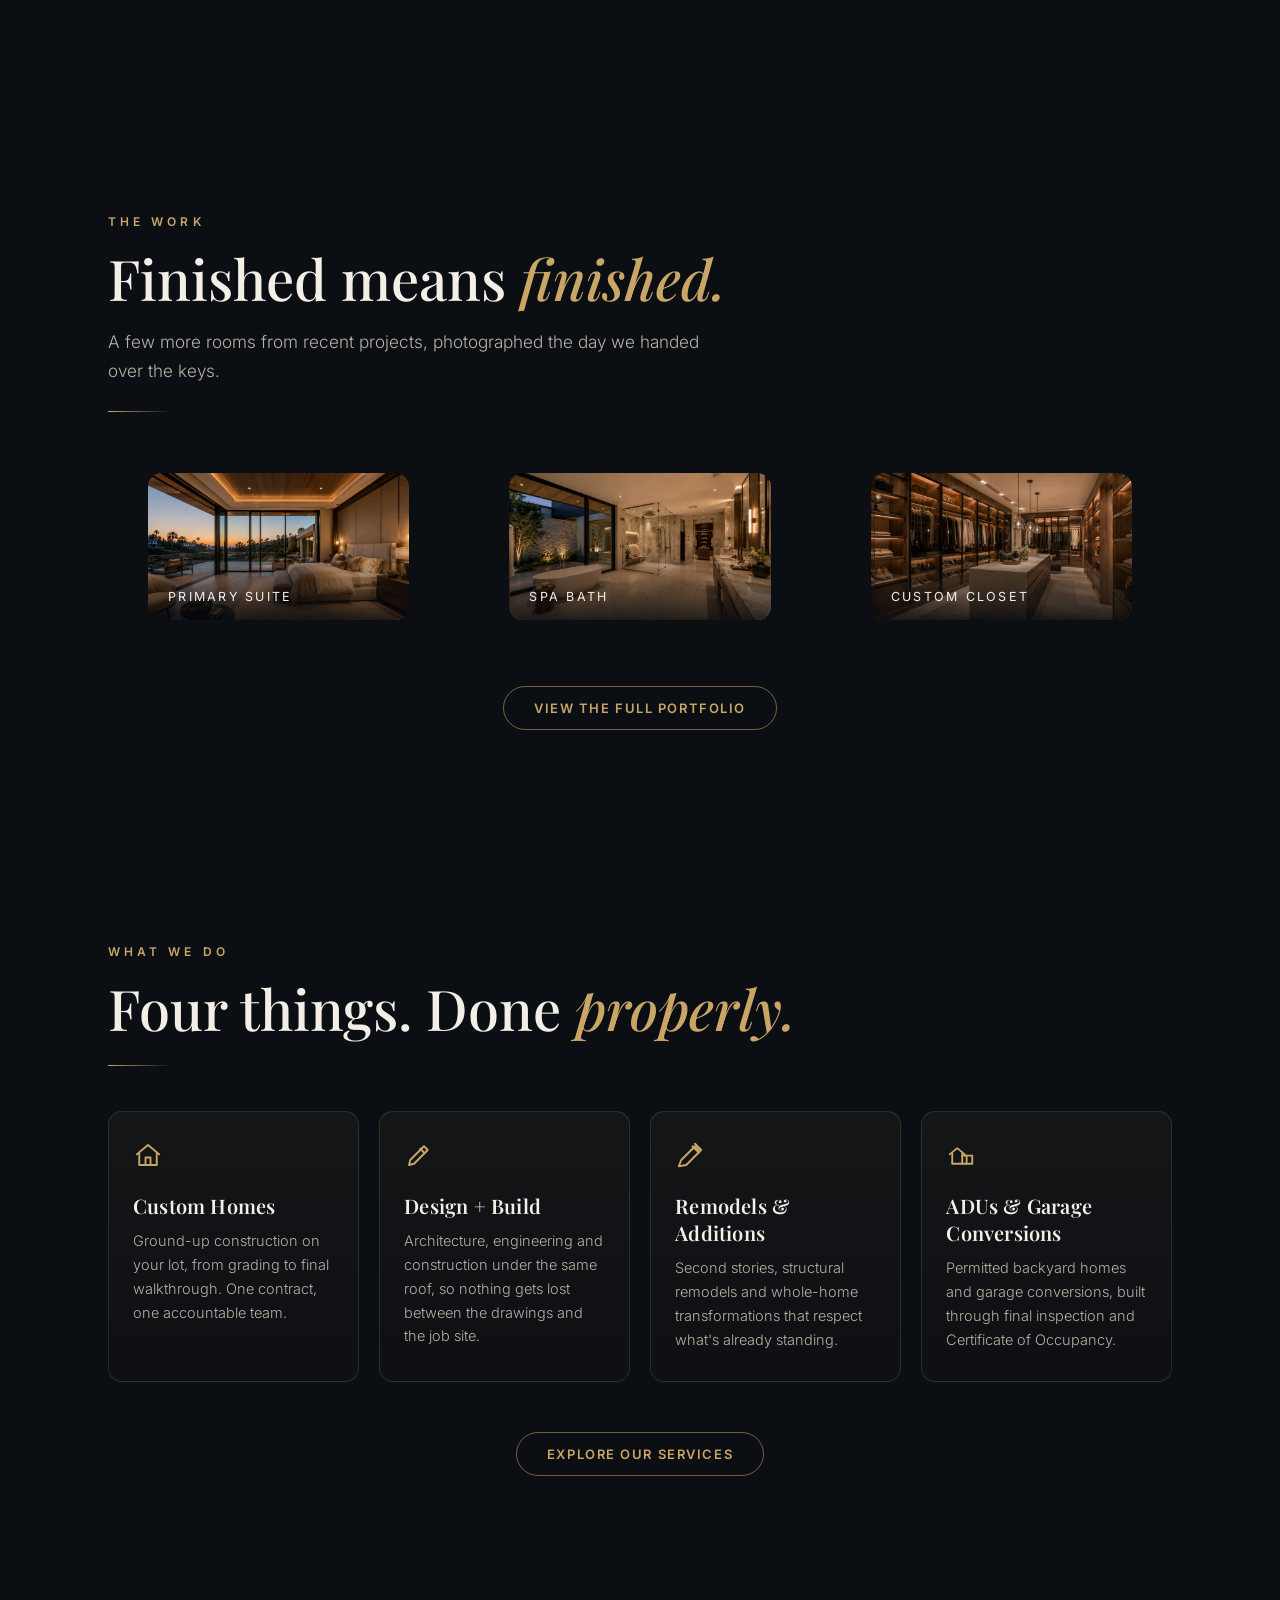
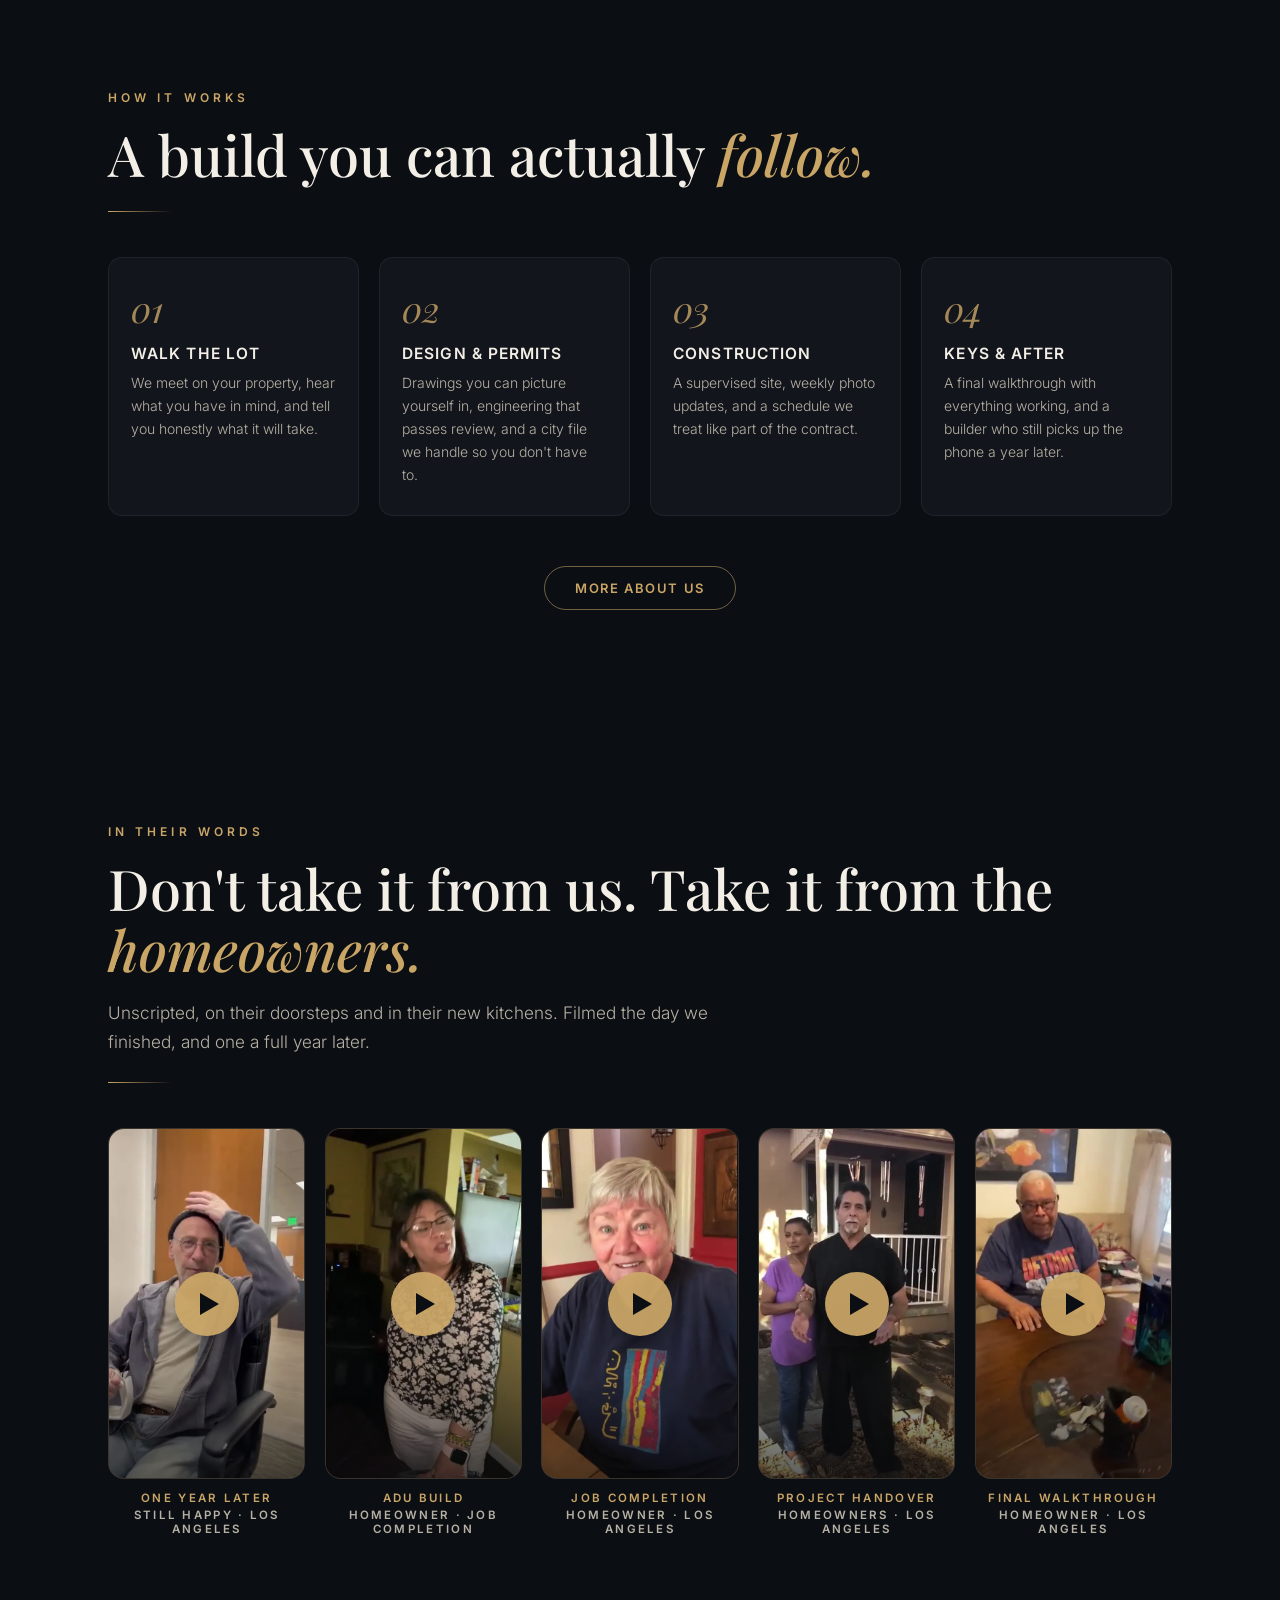
==== commit e5c438fc: "Update site content (email, ADU service, financing, warranty)" ====
--- a/index.html
+++ b/index.html
@@ -43,6 +43,36 @@
     .sw-nav__item.is-active { color: #0B0E13 !important; }
     .sw-copy__tags li { background: rgba(11,14,19,.55) !important; color: var(--gold) !important; border: 1px solid rgba(201,165,102,.5) !important; backdrop-filter: blur(8px); -webkit-backdrop-filter: blur(8px); }
 
+    /* big, centered, impossible-to-miss scroll cue on every screen (engine fades it on first scroll) */
+    .sw-hint {
+      display: flex !important;
+      bottom: 38vh !important;
+      gap: 14px;
+      padding: 22px 34px 24px;
+      background: rgba(11,14,19,.58);
+      border: 1px solid rgba(201,165,102,.55);
+      border-radius: 20px;
+      backdrop-filter: blur(12px); -webkit-backdrop-filter: blur(12px);
+      font-size: 14.5px !important;
+      font-weight: 600;
+      letter-spacing: .24em !important;
+      color: var(--ink) !important;
+      box-shadow: 0 12px 44px rgba(0,0,0,.5);
+      pointer-events: none;
+      white-space: nowrap;
+    }
+    .sw-hint i { width: 32px !important; height: 52px !important; border-width: 2.5px !important; border-color: rgba(201,165,102,.85) !important; }
+    .sw-hint::after {
+      content: ""; width: 13px; height: 13px;
+      border-right: 3px solid var(--gold); border-bottom: 3px solid var(--gold);
+      transform: rotate(45deg);
+      animation: ebg-drop 1.6s ease-in-out infinite;
+    }
+    @keyframes ebg-drop {
+      0%, 100% { transform: translateY(0) rotate(45deg); opacity: .45; }
+      50% { transform: translateY(8px) rotate(45deg); opacity: 1; }
+    }
+
     /* ===== trust badges (fixed, top-right, under the phone button) ===== */
     .trust {
       position: fixed; top: 92px; right: 18px; z-index: 640;
@@ -62,35 +92,8 @@
       .trust { top: auto; bottom: 14px; right: 12px; padding: 7px 2px; }
       .trust span { padding: 0 9px; font-size: 8.5px; }
       .trust svg { width: 17px; height: 17px; }
-      /* big, centered, impossible-to-miss scroll cue on phones (engine fades it on first scroll) */
-      .sw-hint {
-        display: flex !important;
-        bottom: 40vh !important;
-        gap: 13px;
-        padding: 20px 28px 22px;
-        background: rgba(11,14,19,.58);
-        border: 1px solid rgba(201,165,102,.55);
-        border-radius: 20px;
-        backdrop-filter: blur(12px); -webkit-backdrop-filter: blur(12px);
-        font-size: 13px !important;
-        font-weight: 600;
-        letter-spacing: .22em !important;
-        color: var(--ink) !important;
-        box-shadow: 0 12px 44px rgba(0,0,0,.5);
-        pointer-events: none;
-        white-space: nowrap;
-      }
-      .sw-hint i { width: 30px !important; height: 48px !important; border-width: 2.5px !important; border-color: rgba(201,165,102,.85) !important; }
-      .sw-hint::after {
-        content: ""; width: 13px; height: 13px;
-        border-right: 3px solid var(--gold); border-bottom: 3px solid var(--gold);
-        transform: rotate(45deg);
-        animation: ebg-drop 1.6s ease-in-out infinite;
-      }
-      @keyframes ebg-drop {
-        0%, 100% { transform: translateY(0) rotate(45deg); opacity: .45; }
-        50% { transform: translateY(8px) rotate(45deg); opacity: 1; }
-      }
+      .sw-hint { bottom: 40vh !important; padding: 20px 28px 22px; font-size: 13px !important; }
+      .sw-hint i { width: 30px !important; height: 48px !important; }
       .sw-brand__name { font-size: 13px !important; line-height: 1.25 !important; max-width: 150px; }
       .sw-brand__logo { height: 46px !important; }
     }
